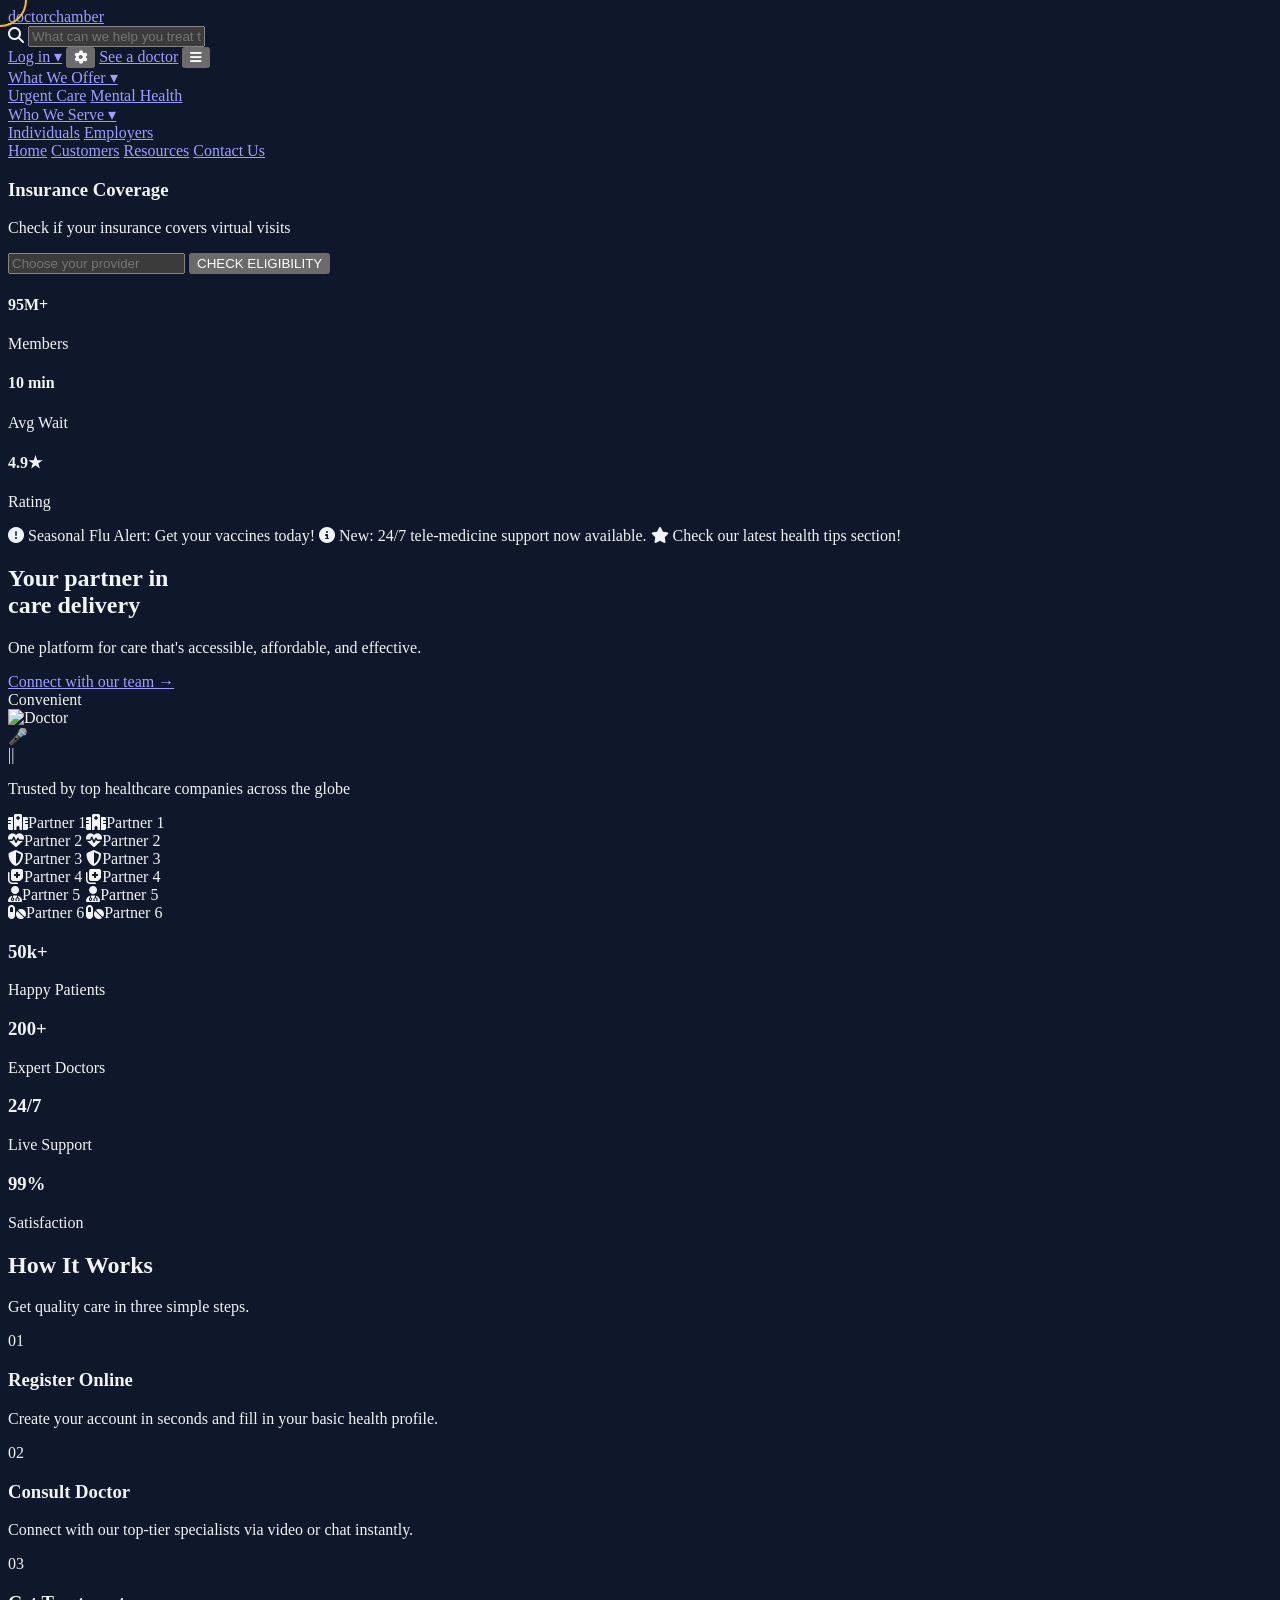
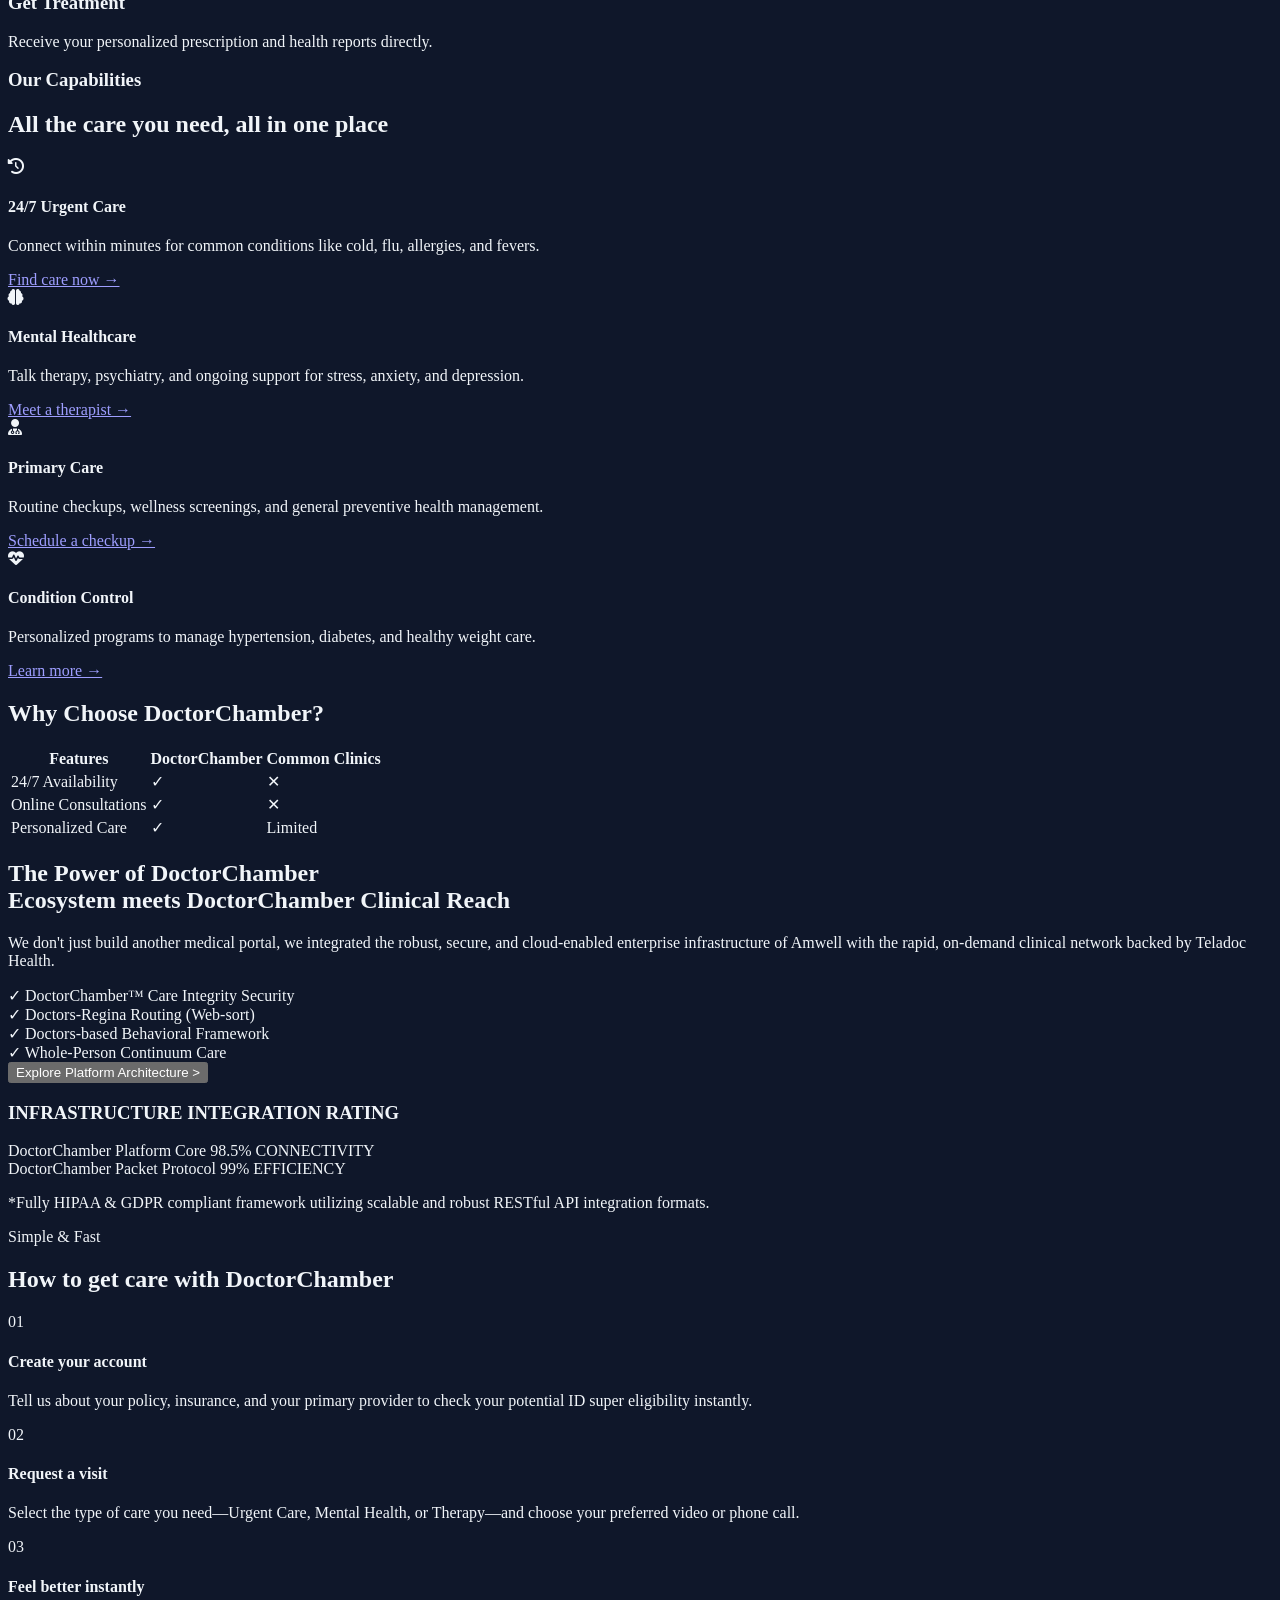
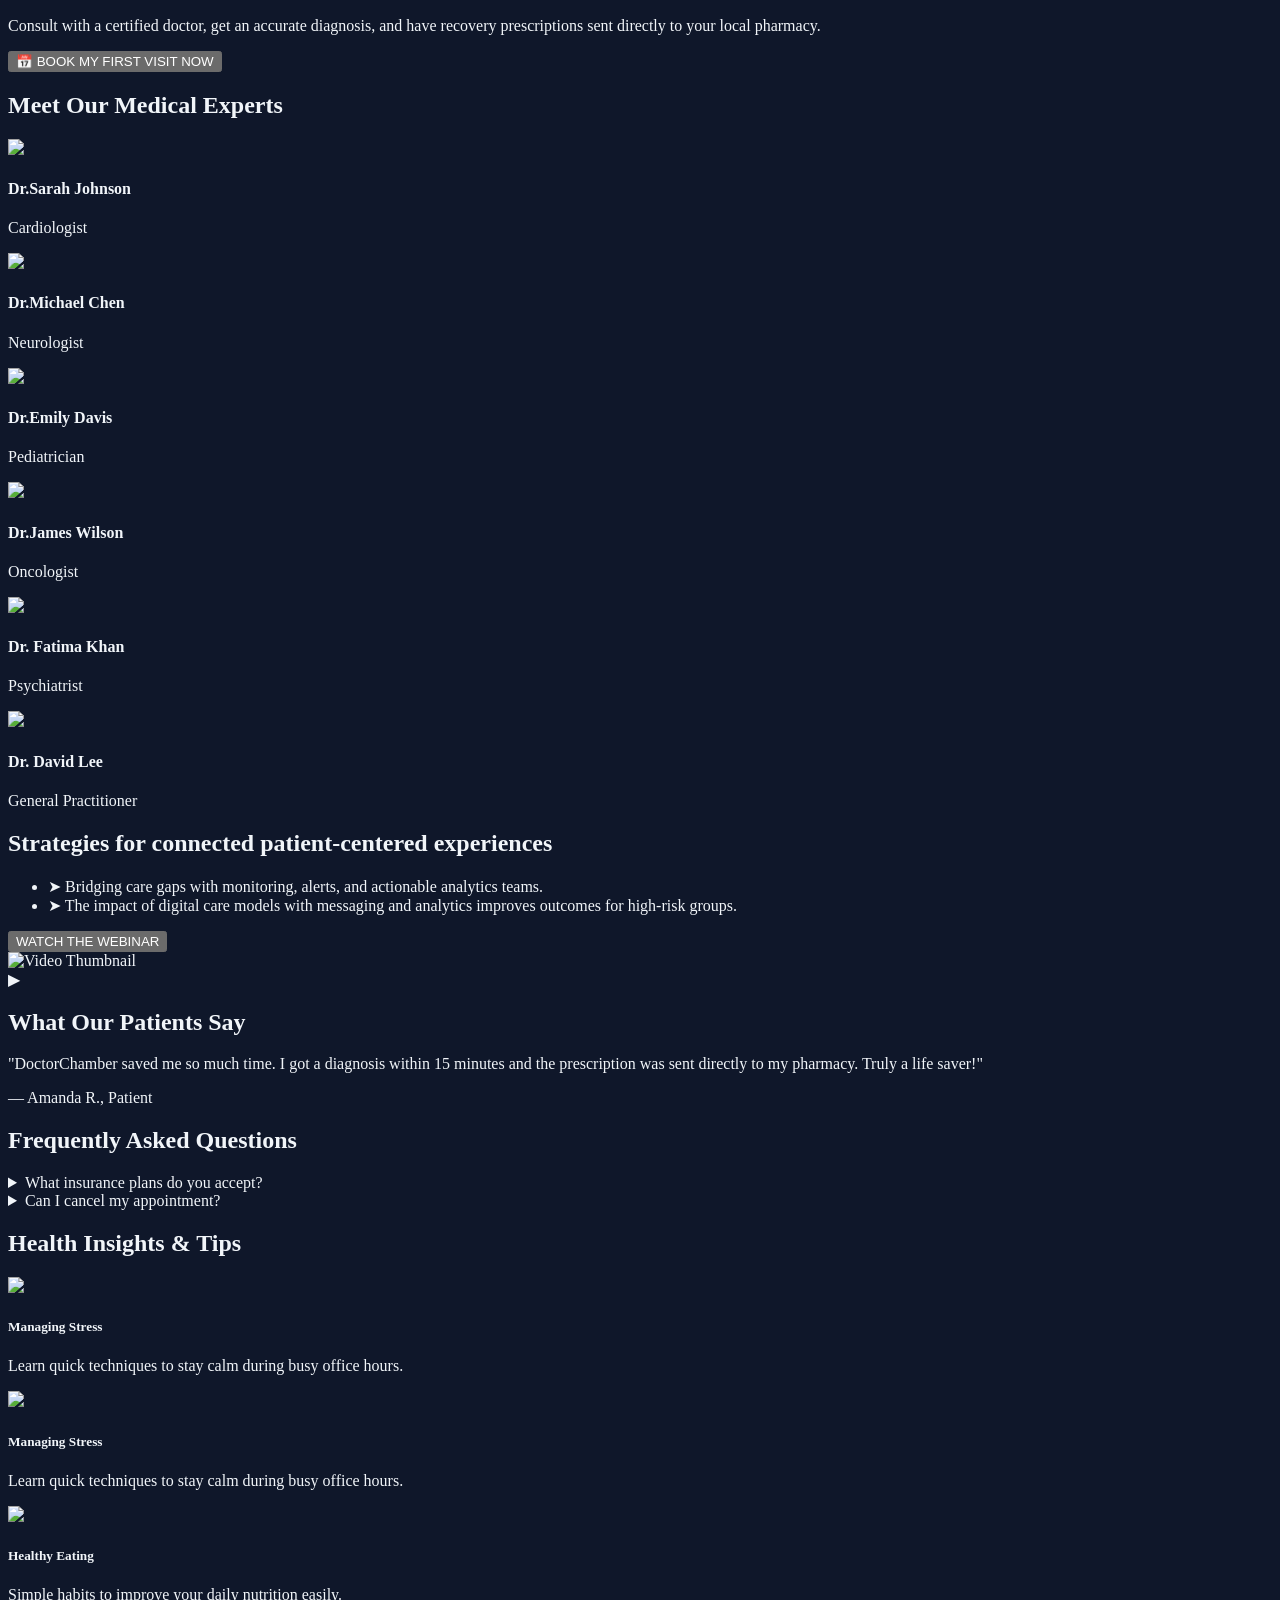
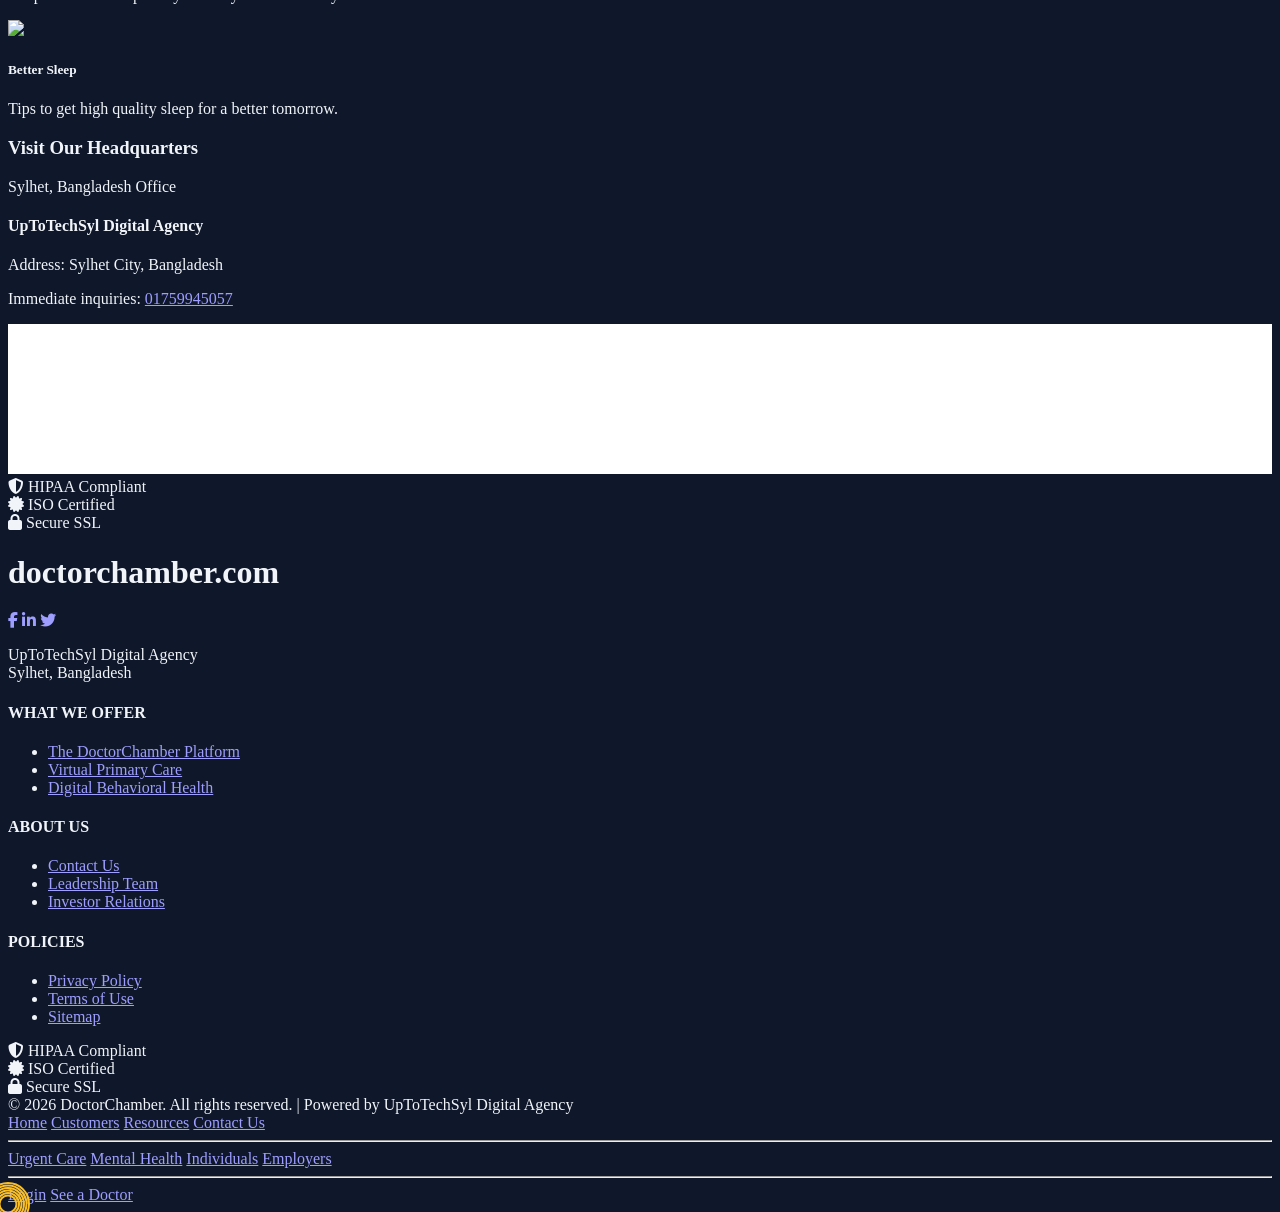
==== index.html @ b357bc74 "Update index.html" ====
<!DOCTYPE html>
<html lang="en" class="dark">
<head>
    <meta charset="UTF-8">
    <meta name="viewport" content="width=device-width, initial-scale=1.0">
    <title>DoctorChamber Professional Design</title>
    <script src="https://cdn.tailwindcss.com"></script>
    <link rel="stylesheet" href="https://cdnjs.cloudflare.com/ajax/libs/font-awesome/6.4.0/css/all.min.css">
    <link rel="stylesheet" href="style.css">
    <style>
    
    body {
        cursor: none !important;
        transition: background-color 0.4s ease, color 0.4s ease;
    }

    /* লাইট মোড (ডিফল্ট) */
     body {
        background-color: #f8fafc; 
        color: #1e3a8a; 
        transition: background-color 0.4s ease, color 0.4s ease;
    }
    body {
    background-color: #f8fafc; 
    color: #1e293b; 
}

/* ডার্ক মোড - গাঢ় নীল কিন্তু খুব বেশি কালো নয় */
.dark body {
    background-color: #0f172a !important; /* হালকা ডার্ক ব্লু */
    color: #f1f5f9 !important; /* হালকা টেক্সট */
}
 
    
    /* মোবাইল ডিভাইসের জন্য প্যাডিং অ্যাডজাস্টমেন্ট */
    @media (max-width: 768px) {
        body {
            padding-top: 20px;
        }
    }
    .cursor-ring {
    position: fixed;
    border: 2px solid #fbbf24; /* Amber-400 */
    border-radius: 50%;
    pointer-events: none;
    z-index: 9999;
    /* আপনার দেওয়া ট্রানজিশন */
    transition: transform 0.1s ease;
    transform: translate(-50%, -50%);
}

</style>
    <script>
  tailwind.config = {
    darkMode: 'class',
    theme: {
      extend: {
        colors: {
          clifford: '#da373d',
        }
      }
    }
  }
</script>
</head>
    <!-- পুরো পেজের জন্য -->
<body class="bg-slate-50 text-slate-800 dark:bg-blue-600 dark:text-gray-200 transition-colors duration-300">
     <header class="fixed top-2 md:top-4 inset-x-2 md:inset-x-4 z-50">
    <div class="max-w-[1200px] mx-auto bg-[#08164bd8] border border-blue-900/50 rounded-[20px] md:rounded-[30px] shadow-2xl backdrop-blur-md px-4 py-2 md:px-6 md:py-3">
        <div class="flex items-center justify-between gap-4">
            <a href="#" class="flex items-center text-white text-lg font-black tracking-tighter">
    doctor<span class="text-amber-400">chamber</span>
</a>
            
            <div class="relative hidden lg:block flex-1 max-w-sm">
                <i class="fa-solid fa-magnifying-glass absolute left-3 top-2.5 text-blue-400 text-xs"></i>
                <input type="text" placeholder="What can we help you treat today?" class="w-full bg-blue-950 text-white rounded-full py-2 pl-10 pr-4 text-xs border border-blue-800 outline-none focus:border-amber-400 transition-colors">
            </div>

            <div class="flex items-center gap-4">
                <a href="login.html" class="text-white text-xs font-bold uppercase hover:text-amber-400 transition-colors">Log in ▾</a>
                <button id="themeToggle" class="text-amber-400 hover:rotate-90 transition-transform duration-300"><i class="fa-solid fa-gear"></i></button>
                <a href="seeadoctor.html" class="bg-amber-400 text-black px-5 py-2 rounded-full font-bold text-xs uppercase hover:bg-amber-500 transition-all">See a doctor</a>
                <button id="mobileMenuBtn" class="lg:hidden text-white text-xl"><i class="fa-solid fa-bars"></i></button>
            </div>
        </div>

        <nav id="mobileMenu" class="hidden lg:flex flex-col lg:flex-row justify-start gap-2 lg:gap-8 text-white font-bold text-[10px] uppercase mt-4 pl-2 bg-[#08164bd8] lg:bg-transparent p-4 lg:p-0 rounded-2xl lg:rounded-none">
    
    <!-- What We Offer Dropdown -->
    <div class="group relative">
        <a href="#" class="hover:text-amber-400 transition-colors py-2 block">What We Offer ▾</a>
        <div class="lg:absolute left-0 top-full lg:pt-2 opacity-100 lg:opacity-0 lg:invisible group-hover:opacity-100 lg:group-hover:visible transition-all duration-300">
            <div class="bg-[#1f166ede] border border-amber-500 p-4 w-full lg:w-40 rounded-2xl shadow-xl">
                <a href="urgent-care.html" class="block py-2 hover:text-amber-400 transition">Urgent Care</a>
                <a href="mental-health.html" class="block py-2 hover:text-amber-400 transition">Mental Health</a>
            </div>
        </div>
    </div>

    <!-- Who We Serve Dropdown -->
    <div class="group relative">
        <a href="#" class="hover:text-amber-400 transition-colors py-2 block">Who We Serve ▾</a>
        <div class="lg:absolute left-0 top-full lg:pt-2 opacity-100 lg:opacity-0 lg:invisible group-hover:opacity-100 lg:group-hover:visible transition-all duration-300">
            <div class="bg-[#1f166ede] border border-amber-500 p-4 w-full lg:w-40 rounded-2xl shadow-xl">
                <a href="individuals.html" class="block py-2 hover:text-amber-400 transition">Individuals</a>
                <a href="employers.html" class="block py-2 hover:text-amber-400 transition">Employers</a>
            </div>
        </div>
    </div>

    <!-- Fixed Links -->
    <a href="index.html" class="hover:text-amber-400 transition py-2 block">Home</a>
    <a href="customers.html" class="hover:text-amber-400 transition py-2 block">Customers</a>
    <a href="resources.html" class="hover:text-amber-400 transition py-2 block">Resources</a>
    <a href="contact.html" class="hover:text-amber-400 transition py-2 block">Contact Us</a>
</nav>
    </div>
</header>

<section class="max-w-[1200px] mx-auto px-6 pt-24 pb-2">
    <div class="bg-blue-600 border border-blue-900/50 rounded-[30px] p-6 lg:p-8 flex flex-col lg:flex-row items-center shadow-2xl text-white transition-colors duration-300">
        
        <div class="flex-1 w-full lg:border-r border-blue-900 lg:pr-8 mb-6 lg:mb-0">
            <h3 class="text-[10px] font-bold text-amber-300 mb-2 tracking-widest uppercase">Insurance Coverage</h3>
            <p class="text-sm mb-4">Check if your insurance covers virtual visits</p>
            <div class="flex gap-2">
                <input type="text" placeholder="Choose your provider" class="cursor-pointer bg-blue-950 p-3 rounded-lg w-full text-xs border border-blue-700 focus:outline-none focus:border-amber-400 transition-all">
                <button class="cursor-pointer bg-amber-400 text-black px-6 py-2 rounded-lg font-bold text-xs whitespace-nowrap hover:bg-amber-500 transition-all duration-300">CHECK ELIGIBILITY</button>
            </div>
        </div>

        <div class="flex w-full lg:w-1/2 justify-between items-center text-center px-8">
            <div><h4 class="text-2xl font-bold">95M+</h4><p class="text-[10px] text-blue-400 uppercase">Members</p></div>
            <div><h4 class="text-2xl font-bold">10 min</h4><p class="text-[10px] text-blue-400 uppercase">Avg Wait</p></div>
            <div><h4 class="text-2xl font-bold">4.9★</h4><p class="text-[10px] text-blue-400 uppercase">Rating</p></div>
        </div>
    </div>
</section>
<!-- News Ticker -->
<div class="bg-amber-400 text-black py-2 overflow-hidden whitespace-nowrap">
    <div class="inline-block animate-marquee font-bold">
        <span class="mx-4"><i class="fa-solid fa-circle-exclamation"></i> Seasonal Flu Alert: Get your vaccines today!</span>
        <span class="mx-4"><i class="fa-solid fa-circle-info"></i> New: 24/7 tele-medicine support now available.</span>
        <span class="mx-4"><i class="fa-solid fa-star"></i> Check our latest health tips section!</span>
    </div>
</div>

<style>
    @keyframes marquee { 0% { transform: translateX(100%); } 100% { transform: translateX(-100%); } }
    .animate-marquee { animation: marquee 20s linear infinite; }
</style>
        <section class="w-full py-10 px-4 bg-white">
    <!-- Main Wrapper with dark blue background and rounded corners -->
    <div class="max-w-[1100px] mx-auto bg-[#0a1540] rounded-[40px] p-8 md:p-12 relative flex flex-col lg:flex-row items-center gap-8 overflow-visible">
        
        <!-- Left Text Section -->
        <div class="w-full lg:w-3/5 text-white z-10 text-center lg:text-left">
            <h1 class="text-3xl md:text-5xl font-extrabold mb-6 leading-tight">
                Your partner in <br> 
                <span class="text-[#FFB900]">care delivery</span>
            </h1>
            <p class="text-blue-100 text-base md:text-lg mb-8 max-w-lg mx-auto lg:mx-0">
                One platform for care that's accessible, affordable, and effective.
            </p>
            <a href="#" class="bg-[#FFB900] text-black px-8 py-4 rounded-full font-bold inline-flex items-center gap-2 hover:bg-amber-500 transition-all">
                Connect with our team →
            </a>
        </div>

        <!-- Right Card (The Overlapping Part) -->
        <div class="w-full lg:w-[350px] bg-[#112055] rounded-[30px] p-6 shadow-2xl z-20 flex flex-col items-center">
            <span class="bg-[#FFB900] text-black text-[10px] font-bold px-3 py-1 rounded-full uppercase self-start mb-4">Convenient</span>
            
            <!-- Large Image -->
            <div class="w-48 h-48 rounded-full overflow-hidden border-4 border-blue-900 mb-6">
                <img src="https://images.unsplash.com/photo-1559839734-2b71ea197ec2?w=500" class="w-full h-full object-cover" alt="Doctor">
            </div>

            <!-- Buttons/Icons -->
            <div class="flex gap-4">
                <div class="w-10 h-10 bg-blue-900 rounded-full flex items-center justify-center text-white cursor-pointer">🎤</div>
                <div class="w-10 h-10 bg-green-600 rounded-full flex items-center justify-center text-white cursor-pointer">||</div>
            </div>
        </div>
    </div>
</section>
      <div class="py-10 border-y border-gray-200 dark:border-white/10 bg-gray-50 dark:bg-[#050f33]/50 overflow-hidden">
    <p class="text-center text-gray-500 dark:text-blue-300 font-medium mb-8">
        Trusted by top healthcare companies across the globe
    </p>
    
    <!-- স্লাইডিং কন্টেইনার -->
    <div class="animate-scroll gap-16">
        <!-- লোগোর আইকন বা ইমেজ (লিস্ট দ্বিগুণ করতে হবে যেন গ্যাপ না থাকে) -->
        <div class="flex gap-16">
            <div class="flex items-center grayscale hover:grayscale-0"><i class="fa-solid fa-hospital text-3xl"></i><span class="ml-2 font-bold">Partner 1</span></div>
            <div class="flex items-center grayscale hover:grayscale-0"><i class="fa-solid fa-heart-pulse text-3xl"></i><span class="ml-2 font-bold">Partner 2</span></div>
            <div class="flex items-center grayscale hover:grayscale-0"><i class="fa-solid fa-shield-halved text-3xl"></i><span class="ml-2 font-bold">Partner 3</span></div>
            <div class="flex items-center grayscale hover:grayscale-0"><i class="fa-solid fa-notes-medical text-3xl"></i><span class="ml-2 font-bold">Partner 4</span></div>
            <div class="flex items-center grayscale hover:grayscale-0"><i class="fa-solid fa-user-doctor text-3xl"></i><span class="ml-2 font-bold">Partner 5</span></div>
            <div class="flex items-center grayscale hover:grayscale-0"><i class="fa-solid fa-pills text-3xl"></i><span class="ml-2 font-bold">Partner 6</span></div>
        </div>
        
        <!-- লুপের জন্য কপি -->
        <div class="flex gap-16">
            <div class="flex items-center grayscale hover:grayscale-0"><i class="fa-solid fa-hospital text-3xl"></i><span class="ml-2 font-bold">Partner 1</span></div>
            <div class="flex items-center grayscale hover:grayscale-0"><i class="fa-solid fa-heart-pulse text-3xl"></i><span class="ml-2 font-bold">Partner 2</span></div>
            <div class="flex items-center grayscale hover:grayscale-0"><i class="fa-solid fa-shield-halved text-3xl"></i><span class="ml-2 font-bold">Partner 3</span></div>
            <div class="flex items-center grayscale hover:grayscale-0"><i class="fa-solid fa-notes-medical text-3xl"></i><span class="ml-2 font-bold">Partner 4</span></div>
            <div class="flex items-center grayscale hover:grayscale-0"><i class="fa-solid fa-user-doctor text-3xl"></i><span class="ml-2 font-bold">Partner 5</span></div>
            <div class="flex items-center grayscale hover:grayscale-0"><i class="fa-solid fa-pills text-3xl"></i><span class="ml-2 font-bold">Partner 6</span></div>
        </div>
    </div>
</div>
<section class="py-12 bg-white dark:bg-blue-600">
    <div class="max-w-[1000px] mx-auto px-6 grid grid-cols-2 md:grid-cols-4 gap-8 text-center">
        <div class="p-4">
            <h3 class="text-3xl md:text-4xl font-black text-amber-500">50k+</h3>
            <p class="text-gray-600 dark:text-blue-200 mt-2 font-medium">Happy Patients</p>
        </div>
        <div class="p-4">
            <h3 class="text-3xl md:text-4xl font-black text-amber-500">200+</h3>
            <p class="text-gray-600 dark:text-blue-200 mt-2 font-medium">Expert Doctors</p>
        </div>
        <div class="p-4">
            <h3 class="text-3xl md:text-4xl font-black text-amber-500">24/7</h3>
            <p class="text-gray-600 dark:text-blue-200 mt-2 font-medium">Live Support</p>
        </div>
        <div class="p-4">
            <h3 class="text-3xl md:text-4xl font-black text-amber-500">99%</h3>
            <p class="text-gray-600 dark:text-blue-200 mt-2 font-medium">Satisfaction</p>
        </div>
    </div>
</section>
<!-- How It Works Section -->
<section class="py-20 bg-gray-50 dark:bg-blue-600">
    <div class="max-w-[1100px] mx-auto px-6">
        <div class="text-center mb-16">
            <h2 class="text-2xl md:text-3xl font-black text-gray-900 dark:text-white mb-4">How It Works</h2>
            <p class="text-gray-600 dark:text-blue-200">Get quality care in three simple steps.</p>
        </div>

        <div class="grid md:grid-cols-3 gap-10">
            <!-- Step 1 -->
            <div class="text-center group">
                <div class="w-20 h-20 bg-amber-400/10 text-amber-500 rounded-full flex items-center justify-center mx-auto mb-6 text-3xl font-bold border-2 border-amber-500 transition-all duration-300 group-hover:scale-110 group-hover:bg-amber-500 group-hover:text-white">
                    01
                </div>
                <h3 class="text-xl font-bold mb-3 text-gray-900 dark:text-white">Register Online</h3>
                <p class="text-gray-600 dark:text-blue-200 text-sm">Create your account in seconds and fill in your basic health profile.</p>
            </div>

            <!-- Step 2 -->
            <div class="text-center group">
                <div class="w-20 h-20 bg-amber-400/10 text-amber-500 rounded-full flex items-center justify-center mx-auto mb-6 text-3xl font-bold border-2 border-amber-500 transition-all duration-300 group-hover:scale-110 group-hover:bg-amber-500 group-hover:text-white">
                    02
                </div>
                <h3 class="text-xl font-bold mb-3 text-gray-900 dark:text-white">Consult Doctor</h3>
                <p class="text-gray-600 dark:text-blue-200 text-sm">Connect with our top-tier specialists via video or chat instantly.</p>
            </div>

            <!-- Step 3 -->
            <div class="text-center group">
                <div class="w-20 h-20 bg-amber-400/10 text-amber-500 rounded-full flex items-center justify-center mx-auto mb-6 text-3xl font-bold border-2 border-amber-500 transition-all duration-300 group-hover:scale-110 group-hover:bg-amber-500 group-hover:text-white">
                    03
                </div>
                <h3 class="text-xl font-bold mb-3 text-gray-900 dark:text-white">Get Treatment</h3>
                <p class="text-gray-600 dark:text-blue-200 text-sm">Receive your personalized prescription and health reports directly.</p>
            </div>
        </div>
    </div>
</section>
    <section class="max-w-[1200px] mx-auto py-16 px-6">
    <div class="text-center mb-12">
        <h3 class="text-amber-500 text-xs font-bold uppercase tracking-widest mb-5">Our Capabilities</h3>
        <h2 class="text-3xl font-bold text-amber-500">All the care you need, all in one place</h2>
    </div>

    <div class="grid grid-cols-1 md:grid-cols-2 lg:grid-cols-4 gap-6">
        
        <div class="bg-[#050f33] p-8 rounded-3xl border border-blue-800 shadow-lg hover:shadow-2xl hover:shadow-amber-500 transition-all duration-300 hover:-translate-y-2 cursor-pointer">
            <div class="text-blue-400 text-3xl mb-6"><i class="fa-solid fa-clock-rotate-left"></i></div>
            <h4 class="text-white font-bold text-lg mb-3">24/7 Urgent Care</h4>
            <p class="text-blue-200 text-xs leading-relaxed mb-6">Connect within minutes for common conditions like cold, flu, allergies, and fevers.</p>
            <a href="#" class="text-amber-400 font-bold text-xs hover:underline">Find care now →</a>
        </div>

        <div class="bg-[#050f33] p-8 rounded-3xl border border-blue-800 shadow-lg hover:shadow-2xl hover:shadow-amber-500 transition-all duration-300 hover:-translate-y-2 cursor-pointer">
            <div class="text-blue-400 text-3xl mb-6"><i class="fa-solid fa-brain"></i></div>
            <h4 class="text-white font-bold text-lg mb-3">Mental Healthcare</h4>
            <p class="text-blue-200 text-xs leading-relaxed mb-6">Talk therapy, psychiatry, and ongoing support for stress, anxiety, and depression.</p>
            <a href="#" class="text-amber-400 font-bold text-xs hover:underline">Meet a therapist →</a>
        </div>

        <div class="bg-[#050f33] p-8 rounded-3xl border border-blue-800 shadow-lg hover:shadow-2xl hover:shadow-amber-500 transition-all duration-300 hover:-translate-y-2 cursor-pointer">
            <div class="text-blue-400 text-3xl mb-6"><i class="fa-solid fa-user-doctor"></i></div>
            <h4 class="text-white font-bold text-lg mb-3">Primary Care</h4>
            <p class="text-blue-200 text-xs leading-relaxed mb-6">Routine checkups, wellness screenings, and general preventive health management.</p>
            <a href="#" class="text-amber-400 font-bold text-xs hover:underline">Schedule a checkup →</a>
        </div>

        <div class="bg-[#050f33] p-8 rounded-3xl border border-blue-800 shadow-lg hover:shadow-2xl hover:shadow-amber-500 transition-all duration-300 hover:-translate-y-2 cursor-pointer">
            <div class="text-blue-400 text-3xl mb-6"><i class="fa-solid fa-heart-pulse"></i></div>
            <h4 class="text-white font-bold text-lg mb-3">Condition Control</h4>
            <p class="text-blue-200 text-xs leading-relaxed mb-6">Personalized programs to manage hypertension, diabetes, and healthy weight care.</p>
            <a href="#" class="text-amber-400 font-bold text-xs hover:underline">Learn more →</a>
        </div>

    </div>
</section>
<!-- Comparison Table -->
    <section class="py-10 md:py-20 max-w-[900px] mx-auto px-4 md:px-6">
    <h2 class="text-2xl md:text-3xl font-black text-center mb-8 md:mb-12 dark:text-white">Why Choose DoctorChamber?</h2>
    
    <!-- মোবাইল স্ক্রিনের জন্য টেবিল র্যাপার -->
    <div class="overflow-x-auto w-full shadow-xl rounded-2xl">
        <table class="w-full text-left border-collapse bg-white dark:bg-[#0a1540] dark:text-blue-200">
            <thead>
                <tr class="bg-blue-900 text-white text-sm md:text-base">
                    <th class="p-4 md:p-6">Features</th>
                    <th class="p-4 md:p-6 text-center text-amber-400">DoctorChamber</th>
                    <th class="p-4 md:p-6 text-center text-gray-400">Common Clinics</th>
                </tr>
            </thead>
            <tbody class="text-sm md:text-base">
                <tr class="border-b dark:border-blue-900">
                    <td class="p-4 md:p-6 font-bold">24/7 Availability</td>
                    <td class="p-4 md:p-6 text-center text-green-500">✓</td>
                    <td class="p-4 md:p-6 text-center text-red-500">✕</td>
                </tr>
                <tr class="border-b dark:border-blue-900">
                    <td class="p-4 md:p-6 font-bold">Online Consultations</td>
                    <td class="p-4 md:p-6 text-center text-green-500">✓</td>
                    <td class="p-4 md:p-6 text-center text-red-500">✕</td>
                </tr>
                <tr>
                    <td class="p-4 md:p-6 font-bold">Personalized Care</td>
                    <td class="p-4 md:p-6 text-center text-green-500">✓</td>
                    <td class="p-4 md:p-6 text-center text-red-500">Limited</td>
                </tr>
            </tbody>
        </table>
    </div>
</section>
     <section class="bg-white dark:bg-blue-600 py-20 px-6 transition-colors duration-300">
    <div class="max-w-[1000px] mx-auto text-gray-900 dark:text-white">
        <div class="mb-12">
            <h2 class="text-4xl font-bold mb-4">The Power of <span class="text-amber-500">DoctorChamber</span> <br> Ecosystem meets <span class="text-gray-600 dark:text-amber-400">DoctorChamber</span> Clinical Reach</h2>
            <p class="text-gray-600 dark:text-blue-200">We don't just build another medical portal, we integrated the robust, secure, and cloud-enabled enterprise infrastructure of Amwell with the rapid, on-demand clinical network backed by Teladoc Health.</p>
        </div>
        <div class="grid md:grid-cols-2 gap-4 mb-12">
            <!-- প্রতিটি কার্ডে dark:bg এবং dark:border যোগ করা হয়েছে -->
            <div class="flex items-center gap-3 bg-gray-300 dark:bg-[#0a1540] p-4 rounded-lg border border-gray-200 dark:border-blue-800 transition-colors">
                <span class="text-emerald-600 dark:text-emerald-400">✓</span> DoctorChamber™ Care Integrity Security
            </div>
            <div class="flex items-center gap-3 bg-gray-300 dark:bg-[#0a1540] p-4 rounded-lg border border-gray-200 dark:border-blue-800 transition-colors">
                <span class="text-emerald-600 dark:text-emerald-400">✓</span> Doctors-Regina Routing (Web-sort)
            </div>
            <div class="flex items-center gap-3 bg-gray-300 dark:bg-[#0a1540] p-4 rounded-lg border border-gray-200 dark:border-blue-800 transition-colors">
                <span class="text-emerald-600 dark:text-emerald-400">✓</span> Doctors-based Behavioral Framework
            </div>
            <div class="flex items-center gap-3 bg-gray-300 dark:bg-[#0a1540] p-4 rounded-lg border border-gray-200 dark:border-blue-800 transition-colors">
                <span class="text-emerald-600 dark:text-emerald-400">✓</span> Whole-Person Continuum Care
            </div>
        </div>
        <button class="border border-blue-600 dark:border-blue-500 text-blue-700 dark:text-blue-300 px-8 py-3 rounded-xl hover:bg-blue-100 dark:hover:bg-blue-900 transition-all">
            Explore Platform Architecture >
        </button>
    </div>
</section>
<section class="bg-white dark:bg-blue-600 text-black dark:text-white transition-colors duration-300"></section>
    <div class="max-w-[1000px] mx-auto bg-[#0a1540] p-7 rounded-2xl border border-blue-800">
        <h3 class="text-white text-lg font-semibold mb-8">INFRASTRUCTURE INTEGRATION RATING</h3>
        
        <div class="mb-8">
            <div class="flex justify-between text-white mb-2">
                <span>DoctorChamber Platform Core</span>
                <span class="text-emerald-400 font-bold">98.5% CONNECTIVITY</span>
            </div>
            <div class="w-full bg-blue-900 h-3 rounded-full overflow-hidden">
                <div class="bg-emerald-500 h-full w-[98.5%] rounded-full"></div>
            </div>
        </div>

        <div>
            <div class="flex justify-between text-white mb-2">
                <span>DoctorChamber Packet Protocol</span>
                <span class="text-emerald-400 font-bold">99% EFFICIENCY</span>
            </div>
            <div class="w-full bg-blue-900 h-3 rounded-full overflow-hidden">
                <div class="bg-emerald-500 h-full w-[99%] rounded-full"></div>
            </div>
        </div>

        <p class="text-blue-300 text-sm mt-8 italic">
            *Fully HIPAA & GDPR compliant framework utilizing scalable and robust RESTful API integration formats.
        </p>
    </div>
</section>
<section class="bg-white dark:bg-blue-600 text-black dark:text-white transition-colors duration-300">
    <div class="max-w-[1000px] mx-auto text-center text-white">
        <span class="text-amber-500 font-bold uppercase tracking-widest text-sm">Simple & Fast</span>
        <h2 class="text-4xl font-bold mt-2 mb-12">How to get care with DoctorChamber</h2>

        <div class="grid md:grid-cols-3 gap-8">
            <div class="bg-[#0a1540] p-8 rounded-2xl border border-blue-800 transition-transform hover:scale-105">
                <div class="bg-blue-900 w-12 h-12 flex items-center justify-center rounded-xl mx-auto mb-6 font-bold text-amber-400">01</div>
                <h4 class="text-xl font-semibold mb-3">Create your account</h4>
                <p class="text-blue-200 text-sm">Tell us about your policy, insurance, and your primary provider to check your potential ID super eligibility instantly.</p>
            </div>
            <div class="bg-[#0a1540] p-8 rounded-2xl border border-blue-800 transition-transform hover:scale-105">
                <div class="bg-blue-900 w-12 h-12 flex items-center justify-center rounded-xl mx-auto mb-6 font-bold text-amber-400">02</div>
                <h4 class="text-xl font-semibold mb-3">Request a visit</h4>
                <p class="text-blue-200 text-sm">Select the type of care you need—Urgent Care, Mental Health, or Therapy—and choose your preferred video or phone call.</p>
            </div>

            <div class="bg-[#0a1540] p-8 rounded-2xl border border-blue-800 transition-transform hover:scale-105">
                <div class="bg-blue-900 w-12 h-12 flex items-center justify-center rounded-xl mx-auto mb-6 font-bold text-amber-400">03</div>
                <h4 class="text-xl font-semibold mb-3">Feel better instantly</h4>
                <p class="text-blue-200 text-sm">Consult with a certified doctor, get an accurate diagnosis, and have recovery prescriptions sent directly to your local pharmacy.</p>
            </div>
        </div>

        <a href="seeadoctor.html" class="inline-block mx-auto mt-12">
    <button class="bg-amber-400 text-black font-bold px-8 py-4 rounded-xl hover:bg-amber-500 transition-all flex items-center gap-2">
        <span>📅</span> BOOK MY FIRST VISIT NOW
    </button>
</a>
    </div>
</section>
     <!-- Meet Our Experts Section -->
   <section class="bg-white dark:bg-blue-600 text-black dark:text-white transition-colors duration-300"></section>
    <div class="max-w-[1000px] mx-auto">
        <h2 class="text-3xl font-bold text-white mb-12 text-center">Meet Our Medical Experts</h2>
        <div class="grid md:grid-cols-3 gap-8">
           <!-- ডাক্তার ১ -->
        <div class="bg-[#0a1540] p-6 rounded-2xl border border-amber-500 text-center text-white shadow-xl transform hover:scale-[1.03] transition-all duration-300">
            <div class="w-24 h-24 rounded-full mx-auto mb-4 border-2 border-amber-500 overflow-hidden cursor-pointer group">
                <img src="https://images.unsplash.com/photo-1612349317150-e413f6a5b16d?w=500&auto=format&fit=crop&q=60&ixlib=rb-4.1.0&ixid=M3wxMjA3fDB8MHxzZWFyY2h8Mnx8ZG9jdG9yfGVufDB8fDB8fHww" class="w-full h-full object-cover rounded-full group-hover:scale-110 transition-transform duration-300 group-hover:sepia group-hover:invert-0">
            </div>
            <h4 class="font-bold">Dr.Sarah Johnson</h4>
            <p class="text-blue-400 text-sm">Cardiologist</p>
        </div>

        <!-- ডাক্তার ২ -->
        <div class="bg-[#0a1540] p-6 rounded-2xl border border-amber-500 text-center text-white shadow-xl transform hover:scale-[1.03] transition-all duration-300">
            <div class="w-24 h-24 rounded-full mx-auto mb-4 border-2 border-amber-500 overflow-hidden cursor-pointer group">
                <img src="https://plus.unsplash.com/premium_photo-1673953510197-0950d951c6d9?w=500&auto=format&fit=crop&q=60&ixlib=rb-4.1.0&ixid=M3wxMjA3fDB8MHxzZWFyY2h8OXx8ZG9jdG9yfGVufDB8fDB8fHww" class="w-full h-full object-cover rounded-full group-hover:scale-110 transition-transform duration-300 group-hover:grayscale">
            </div>
            <h4 class="font-bold">Dr.Michael Chen</h4>
            <p class="text-blue-400 text-sm">Neurologist</p>
        </div>

        <!-- ডাক্তার ৩ -->
        <div class="bg-[#0a1540] p-6 rounded-2xl border border-amber-500 text-center text-white shadow-xl transform hover:scale-[1.03] transition-all duration-300">
            <div class="w-24 h-24 rounded-full mx-auto mb-4 border-2 border-amber-500 overflow-hidden cursor-pointer group">
                <img src="https://images.unsplash.com/photo-1582750433449-648ed127bb54?w=500&auto=format&fit=crop&q=60&ixlib=rb-4.1.0&ixid=M3wxMjA3fDB8MHxzZWFyY2h8MTZ8fGRvY3RvcnxlbnwwfHwwfHx8MA%3D%3D" class="w-full h-full object-cover rounded-full group-hover:scale-110 transition-transform duration-300 group-hover:sepia group-hover:grayscale">
            </div>
            <h4 class="font-bold">Dr.Emily Davis</h4>
            <p class="text-blue-400 text-sm">Pediatrician</p>
        </div>

        <!-- ডাক্তার ৪ -->
        <div class="bg-[#0a1540] p-6 rounded-2xl border border-amber-500 text-center text-white shadow-xl transform hover:scale-[1.03] transition-all duration-300">
            <div class="w-24 h-24 rounded-full mx-auto mb-4 border-2 border-amber-500 overflow-hidden cursor-pointer group">
                <img src="https://media.istockphoto.com/id/1301595548/photo/female-doctor-stock-photo.webp?a=1&b=1&s=612x612&w=0&k=20&c=PW3Lbgi6F8DjYdKffpo6Uyo07ZBxw69utLcASzxX3b0=" class="w-full h-full object-cover rounded-full group-hover:scale-110 transition-transform duration-300 group-hover:sepia group-hover:invert">
            </div>
            <h4 class="font-bold">Dr.James Wilson</h4>
            <p class="text-blue-400 text-sm">Oncologist</p>
        </div>

        <!-- ডাক্তার ৫ -->
        <div class="bg-[#0a1540] p-6 rounded-2xl border border-amber-500 text-center text-white shadow-xl transform hover:scale-[1.03] transition-all duration-300">
            <div class="w-24 h-24 rounded-full mx-auto mb-4 border-2 border-amber-500 overflow-hidden cursor-pointer group">
                <img src="https://media.istockphoto.com/id/1319031310/photo/doctor-writing-a-medical-prescription.webp?a=1&b=1&s=612x612&w=0&k=20&c=NjsxMl8GGuQhGh5Pf1DMndLw4UoS2-lTLJuLpEeZvK8=" class="w-full h-full object-cover rounded-full group-hover:scale-110 transition-transform duration-300 group-hover:invert-0 group-hover:grayscale">
            </div>
            <h4 class="font-bold">Dr. Fatima Khan</h4>
            <p class="text-blue-400 text-sm">Psychiatrist</p>
        </div>
        <!-- ডাক্তার ৬ -->
        <div class="bg-[#0a1540] p-6 rounded-2xl border border-amber-500 text-center text-white shadow-xl transform hover:scale-[1.03] transition-all duration-300">
            <div class="w-24 h-24 rounded-full mx-auto mb-4 border-2 border-amber-500 overflow-hidden cursor-pointer group">
                <img src="https://plus.unsplash.com/premium_photo-1681843126728-04eab730febe?w=500&auto=format&fit=crop&q=60&ixlib=rb-4.1.0&ixid=M3wxMjA3fDB8MHxzZWFyY2h8MTd8fGRvY3RvcnxlbnwwfHwwfHx8MA%3D%3D" class="w-full h-full object-cover rounded-full group-hover:scale-110 transition-transform duration-300 group-hover:sepia-0 group-hover:invert">
            </div>
            <h4 class="font-bold">Dr. David Lee</h4>
            <p class="text-blue-400 text-sm">General Practitioner</p>
        </div>
    </div>
</div>
</div>
 </div>
</section>
<!-- Video Strategy Section -->
<section class="bg-white dark-bg-blue-600 text-black dark:text-white transition-colors duration-300"></section>
    <div class="max-w-[1000px] mx-auto flex flex-col lg:flex-row items-center gap-12">
        <!-- বামদিকের টেক্সট -->
        <div class="lg:w-1/2">
            <h2 class="text-3xl font-bold mb-6">Strategies for connected <span class="text-amber-500">patient-centered experiences</span></h2>
            <ul class="space-y-4 mb-8">
                <li class="flex items-start gap-3 text-amber-500"><span>➤</span> Bridging care gaps with monitoring, alerts, and actionable analytics teams.</li>
                <li class="flex items-start gap-3 text-amber-500"><span>➤</span> The impact of digital care models with messaging and analytics improves outcomes for high-risk groups.</li>
            </ul>
            <a href="resources.html" class="inline-block">
    <button class="bg-amber-400 text-black font-bold px-8 py-3 rounded-xl hover:bg-amber-500 transition-all">
        WATCH THE WEBINAR 
    </button>
</a>
        </div>
        <!-- ডানদিকের ভিডিও প্লেয়ার থাম্বনেইল -->
        <div class="lg:w-1/2 relative">
            <div class="w-[300px] h-[300px] rounded-full border-4 border-amber-500 overflow-hidden flex items-center justify-center bg-black shadow-2xl">
                <img src="https://images.unsplash.com/photo-1590650153855-d9e808071d7d?w=500" alt="Video Thumbnail" class="w-full h-full object-cover opacity-60">
                <div class="absolute text-5xl text-amber-400 cursor-pointer hover:scale-110 transition-transform">▶</div>
            </div>
        </div>
    </div>
</section>
   <!-- Testimonials Section -->
   <section class="bg-white dark:bg-blue-600 text-black dark:text-white transition-colors duration-300"></section>
    <div class="max-w-[800px] mx-auto text-center text-white">
        <h2 class="text-3xl font-bold mb-12">What Our Patients Say</h2>
        <div class="bg-[#0a1540] p-10 rounded-3xl border border-blue-900 shadow-xl">
            <p class="text-lg italic text-blue-200 mb-6">"DoctorChamber saved me so much time. I got a diagnosis within 15 minutes and the prescription was sent directly to my pharmacy. Truly a life saver!"</p>
            <div class="font-bold text-amber-400">— Amanda R., Patient</div>
        </div>
    </div>
</section>
<!-- FAQ Section -->
<section class="bg-white dark:bg-blue-600 text-black dark:text-white transition-colors duration-300 py-10">
    <div class="max-w-[800px] mx-auto px-4">
        <h2 class="text-3xl font-bold mb-10 text-center">Frequently Asked Questions</h2>
        
        <div class="space-y-4">
            <!-- FAQ Item 1 -->
            <details class="bg-gray-400 dark:bg-[#0a1540] p-5 rounded-xl border border-gray-200 dark:border-blue-800 transition-colors duration-300">
                <summary class="font-bold cursor-pointer text-gray-900 dark:text-white transition-colors duration-300">
                    What insurance plans do you accept?
                </summary>
                <p class="text-gray-700 dark:text-blue-200 mt-2 text-sm transition-colors duration-300">
                    We accept most major insurance providers. Use our eligibility checker on the dashboard to confirm.
                </p>
            </details>

            <!-- FAQ Item 2 -->
            <details class="bg-gray-400 dark:bg-[#0a1540] p-5 rounded-xl border border-gray-200 dark:border-blue-800 transition-colors duration-300">
                <summary class="font-bold cursor-pointer text-gray-900 dark:text-white transition-colors duration-300">
                    Can I cancel my appointment?
                </summary>
                <p class="text-gray-700 dark:text-blue-200 mt-2 text-sm transition-colors duration-300">
                    Yes, you can cancel or reschedule up to 2 hours before your session starts through your profile.
                </p>
            </details>
        </div>
    </div>
</section>
  <!-- Health Insights & Tips Section -->
<section class="bg-white dark:bg-blue-600 py-16 transition-colors duration-300">
    <div class="max-w-[1200px] mx-auto px-6">
        <h2 class="text-3xl font-bold mb-12 text-center text-gray-900 dark:text-white">Health Insights & Tips</h2>
        
        <!-- ৪টি কার্ডের গ্রিড -->
        <div class="grid grid-cols-1 sm:grid-cols-2 lg:grid-cols-4 gap-8">
            
            <!-- কার্ড ১ -->
            <div class="group bg-gray-100 dark:bg-[#0a1540] rounded-xl overflow-hidden border border-gray-200 dark:border-blue-900 transition-all duration-500 hover:-translate-y-3 hover:shadow-2xl hover:shadow-blue-500/20">
                <img src="https://plus.unsplash.com/premium_photo-1661690177761-8d521bd794f9?w=500&auto=format&fit=crop&q=60&ixlib=rb-4.1.0&ixid=M3wxMjA3fDB8MHxzZWFyY2h8MTd8fEhlYWx0aCUyMEluc2lnaHRzJTIwJTI2JTIwVGlwcyUyMGltYWdlfGVufDB8fDB8fHww" class="w-full h-40 object-cover transition-transform duration-500 group-hover:scale-110">
                <div class="p-5">
                    <h5 class="font-bold mb-2 text-gray-900 dark:text-white">Managing Stress</h5>
                    <p class="text-gray-600 dark:text-blue-300 text-xs">Learn quick techniques to stay calm during busy office hours.</p>
                </div>
            </div>
            <div class="group bg-gray-100 dark:bg-[#0a1540] rounded-xl overflow-hidden border border-gray-200 dark:border-blue-900 transition-all duration-500 hover:-translate-y-3 hover:shadow-2xl hover:shadow-blue-500/20">
                <img src="https://images.unsplash.com/photo-1666886573230-2b730505f298?w=500&auto=format&fit=crop&q=60&ixlib=rb-4.1.0&ixid=M3wxMjA3fDB8MHxzZWFyY2h8M3x8SGVhbHRoJTIwSW5zaWdodHMlMjAlMjYlMjBUaXBzJTIwaW1hZ2V8ZW58MHx8MHx8fDA%3D" class="w-full h-40 object-cover transition-transform duration-500 group-hover:scale-110">
                <div class="p-5">
                    <h5 class="font-bold mb-2 text-gray-900 dark:text-white">Managing Stress</h5>
                    <p class="text-gray-600 dark:text-blue-300 text-xs">Learn quick techniques to stay calm during busy office hours.</p>
                </div>
            </div>
           
            <div class="group bg-gray-100 dark:bg-[#0a1540] rounded-xl overflow-hidden border border-gray-200 dark:border-blue-900 transition-all duration-500 hover:-translate-y-3 hover:shadow-2xl hover:shadow-blue-500/20">
                <img src="https://media.istockphoto.com/id/1403199774/photo/doctor-near-patient-bed-advising-to-elderly-woman-at-hospital-concept-of-diagnosis-confidence.webp?a=1&b=1&s=612x612&w=0&k=20&c=mEJILR9RPj5OPnYeniwQ1Cr22SlqLTuQ0SpWBbpO-jk=" class="w-full h-40 object-cover transition-transform duration-500 group-hover:scale-110">
                <div class="p-5">
                    <h5 class="font-bold mb-2 text-gray-900 dark:text-white">Healthy Eating</h5>
                    <p class="text-gray-600 dark:text-blue-300 text-xs">Simple habits to improve your daily nutrition easily.</p>
                </div>
            </div>

            <div class="group bg-gray-100 dark:bg-[#0a1540] rounded-xl overflow-hidden border border-gray-200 dark:border-blue-900 transition-all duration-500 hover:-translate-y-3 hover:shadow-2xl hover:shadow-blue-500/20">
                <img src="https://images.unsplash.com/photo-1571019613454-1cb2f99b2d8b?w=500&auto=format&fit=crop&q=60&ixlib=rb-4.1.0&ixid=M3wxMjA3fDB8MHxzZWFyY2h8OHx8Zml0bmVzc3xlbnwwfHwwfHx8MA%3D%3D" class="w-full h-40 object-cover transition-transform duration-500 group-hover:scale-110">
                <div class="p-5">
                    <h5 class="font-bold mb-2 text-gray-900 dark:text-white">Better Sleep</h5>
                    <p class="text-gray-600 dark:text-blue-300 text-xs">Tips to get high quality sleep for a better tomorrow.</p>
                </div>
            </div>
        </div>
    </div>
</section>
<!-- Contact/Location Section -->
<section class="bg-white dark:bg-blue-600 py-16 transition-colors duration-300">
    <div class="max-w-[1000px] mx-auto px-6">
        <h3 class="text-3xl font-bold mb-10 text-center text-gray-900 dark:text-white">Visit Our Headquarters</h3>
        
        <div class="grid md:grid-cols-2 gap-8 items-center">
            
            <!-- ইনফরমেশন কার্ড -->
            <div class="bg-gray-100 dark:bg-[#0a1540] p-8 rounded-2xl border border-gray-200 dark:border-blue-900 shadow-lg">
                <p class="text-gray-600 dark:text-blue-200 font-medium">Sylhet, Bangladesh Office</p>
                <h4 class="font-bold text-2xl text-blue-900 dark:text-amber-400 mt-2">UpToTechSyl Digital Agency</h4>
                
                <div class="mt-6 space-y-4">
                    <p class="text-sm text-gray-700 dark:text-white">
                        <span class="block font-semibold">Address:</span>
                        Sylhet City, Bangladesh
                    </p>
                    <p class="text-sm text-gray-700 dark:text-white">
                        <span class="block font-semibold">Immediate inquiries:</span>
                        <a href="tel:01759945057" class="hover:text-blue-500 transition-colors">01759945057</a>
                    </p>
                </div>
            </div>

            <!-- Google Map Placeholder -->
            <div class="w-full h-[300px] rounded-2xl overflow-hidden border-4 border-gray-100 dark:border-[#0a1540] shadow-xl">
                <iframe 
                    src="https://www.google.com/maps/embed?pb=!1m18!1m12!1m3!1d3618.664426543886!2d91.8687!3d24.8949!2m3!1f0!2f0!3f0!3m2!1i1024!2i768!4f13.1!3m3!1m2!1s0x3751ab2a731d7e29%3A0x6b406b29e00192e2!2sSylhet!5e0!3m2!1sen!2sbd!4v1619856723456!5m2!1sen!2sbd" 
                    width="100%" height="100%" style="border:0;" allowfullscreen="" loading="lazy">
                </iframe>
            </div>
            
        </div>
    </div>
</section>
<section class="py-10 bg-gray-50 dark:bg-blue-600">
    <div class="max-w-[1000px] mx-auto px-6 flex flex-wrap justify-center items-center gap-10">
        <div class="flex items-center gap-2 text-gray-500 dark:text-blue-300">
            <i class="fa-solid fa-shield-halved text-2xl text-emerald-500"></i>
            <span class="font-bold text-sm">HIPAA Compliant</span>
        </div>
        <div class="flex items-center gap-2 text-gray-500 dark:text-blue-300">
            <i class="fa-solid fa-certificate text-2xl text-blue-500"></i>
            <span class="font-bold text-sm">ISO Certified</span>
        </div>
        <div class="flex items-center gap-2 text-gray-500 dark:text-blue-300">
            <i class="fa-solid fa-lock text-2xl text-amber-500"></i>
            <span class="font-bold text-sm">Secure SSL</span>
        </div>
    </div>
</section>

   <!-- Footer Section -->
<footer class=" dark:bg-[#030821]  pt-16 pb-8 px-6 text-white border-t border-blue-900">
    <div class="max-w-[1200px] mx-auto grid grid-cols-2 md:grid-cols-4 gap-8 mb-12">
        
        <!-- লোগো ও সোশ্যাল -->
        <div class="col-span-2 md:col-span-1">
            <h1 class="text-2xl font-bold mb-4">doctorchamber<span class="text-amber-400">.com</span></h1>
            <div class="flex gap-4">
                <a href="#" class="w-8 h-8 bg-amber-500 rounded-full flex items-center justify-center hover:bg-amber-400 transition-colors"><i class="fa-brands fa-facebook-f"></i></a>
                <a href="#" class="w-8 h-8 bg-amber-500 rounded-full flex items-center justify-center hover:bg-amber-400 transition-colors"><i class="fa-brands fa-linkedin-in"></i></a>
                <a href="#" class="w-8 h-8 bg-amber-500 rounded-full flex items-center justify-center hover:bg-amber-400 transition-colors"><i class="fa-brands fa-twitter"></i></a>
            </div>
            <p class="mt-6 text-sm text-blue-200">UpToTechSyl Digital Agency<br>Sylhet, Bangladesh</p>
        </div>

        <!-- কুইক লিংকস -->
        <div>
            <h4 class="font-bold mb-4 text-amber-400">WHAT WE OFFER</h4>
            <ul class="text-sm space-y-2 text-blue-200">
                <li><a href="#" class="hover:text-white">The DoctorChamber Platform</a></li>
                <li><a href="#" class="hover:text-white">Virtual Primary Care</a></li>
                <li><a href="#" class="hover:text-white">Digital Behavioral Health</a></li>
            </ul>
        </div>

        <!-- এবাউট আস -->
        <div>
            <h4 class="font-bold mb-4 text-amber-400">ABOUT US</h4>
            <ul class="text-sm space-y-2 text-blue-200">
                <li><a href="mailto:contact@uptotechsyl.com" class="hover:text-white">Contact Us</a></li>
                <li><a href="#" class="hover:text-white">Leadership Team</a></li>
                <li><a href="#" class="hover:text-white">Investor Relations</a></li>
            </ul>
        </div>

        <!-- লিগ্যাল -->
        <div>
            <h4 class="font-bold mb-4 text-amber-400">POLICIES</h4>
            <ul class="text-sm space-y-2 text-blue-200">
                <li><a href="#" class="hover:text-white">Privacy Policy</a></li>
                <li><a href="#" class="hover:text-white">Terms of Use</a></li>
                <li><a href="#" class="hover:text-white">Sitemap</a></li>
            </ul>
        </div>
    </div>

    <!-- সিকিউরিটি ব্যাজ (নিচে যুক্ত করা হয়েছে) -->
    <div class="max-w-[1200px] mx-auto py-8 border-t border-blue-900 flex flex-wrap justify-center gap-8 text-blue-300">
        <div class="flex items-center gap-2 text-sm"><i class="fa-solid fa-shield-halved text-amber-400"></i> HIPAA Compliant</div>
        <div class="flex items-center gap-2 text-sm"><i class="fa-solid fa-certificate text-amber-400"></i> ISO Certified</div>
        <div class="flex items-center gap-2 text-sm"><i class="fa-solid fa-lock text-amber-400"></i> Secure SSL</div>
    </div>
    
    <div class="text-center text-xs text-amber-400 mt-8">
        &copy; 2026 DoctorChamber. All rights reserved. | Powered by UpToTechSyl Digital Agency
    </div>
</footer>
    <script src="script.js"></script>
        <div id="mobileMenu" class="hidden lg:hidden fixed top-24 left-4 right-4 bg-[#050f33] border border-blue-900 p-6 rounded-2xl z-50 text-white">
    <!-- Navigation Links -->
    <a href="index.html" class="block py-2 hover:text-amber-400">Home</a>
    <a href="customers.html" class="block py-2 hover:text-amber-400">Customers</a>
    <a href="resources.html" class="block py-2 hover:text-amber-400">Resources</a>
    <a href="contact.html" class="block py-2 hover:text-amber-400">Contact Us</a>
    
    <!-- Services -->
    <hr class="border-blue-800 my-2">
    <a href="urgent-care.html" class="block py-2 hover:text-amber-400">Urgent Care</a>
    <a href="mental-health.html" class="block py-2 hover:text-amber-400">Mental Health</a>
    <a href="individuals.html" class="block py-2 hover:text-amber-400">Individuals</a>
    <a href="employers.html" class="block py-2 hover:text-amber-400">Employers</a>
    <!-- Auth & CTA -->
    <hr class="border-blue-800 my-2">
    <a href="login.html" class="block py-2 text-amber-400 font-bold">Login</a>
    <a href="seeadoctor.html" class="block py-2 bg-amber-400 text-black font-bold text-center rounded-xl mt-2">See a Doctor</a>
</div>
<div id="my-cursor-ring" style="width: 50px; height: 50px; border: 2px solid #fbbf24; border-radius: 50%; position: fixed; pointer-events: none; z-index: 9999999; transform: translate(-50%, -50%); transition: transform 0.1s ease-out;"></div>
  
</body>
</html>
---- style.css ----
/* ১. কার্সার সেটিংস */
html, body {
    cursor: none !important;
}

/* ২. কাস্টম রিং কার্সার ডিজাইন */
#my-cursor-ring {
    width: 50px;
    height: 50px;
    /* এখানে rgba মান কমিয়ে দিলে রিং আরও হালকা দেখাবে */
    border: 2px solid rgba(0, 0, 0, 0.2); 
    border-radius: 50%;
    position: fixed;
    top: 0;
    left: 0;
    pointer-events: none;
    z-index: 999999999;
    transform: translate(-50%, -50%);
    transition: transform 0.2s ease-out, border 0.2s, background-color 0.2s;
}

/* ৩. হোভার স্টেট (রিং হালকা করার জন্য) */
#my-cursor-ring.hovering {
    width: 30px;
    height: 30px;
    /* হোভার করলে বর্ডার কালার সাদা হবে কিন্তু ওপাটি কিছুটা কমিয়ে দিলে হালকা মনে হবে */
    border: 1px solid rgba(255, 255, 255, 0.5); 
    background-color: transparent;
}

/* ৪. ডার্ক মোড সাপোর্ট */
.dark {
    color-scheme: dark;
}

.dark body {
    
    background-color: #1a1f2e !important; 
    color: #e0e0e0 !important; 
}

a, button, input, .cursor-pointer {
    cursor: none !important;
}

/* ৫. অ্যানিমেশনসমূহ */
.transition-all {
    transition: all 0.3s ease-in-out;
}

@keyframes scroll {
    0% { transform: translateX(0); }
    100% { transform: translateX(-50%); }
}

.animate-scroll {
    display: flex;
    animation: scroll 20s linear infinite;
    width: max-content;
}

.animate-scroll:hover {
    animation-play-state: paused;
}

@keyframes float { 
    0%, 100% { transform: translateY(0); } 
    50% { transform: translateY(-20px); } 
}

@keyframes spin-slow { 
    from { transform: rotate(0deg); } 
    to { transform: rotate(360deg); } 
}

.animate-float { animation: float 6s ease-in-out infinite; }
.animate-float-delay { animation: float 6s ease-in-out infinite 2s; }
.animate-spin-slow { animation: spin-slow 20s linear infinite; }
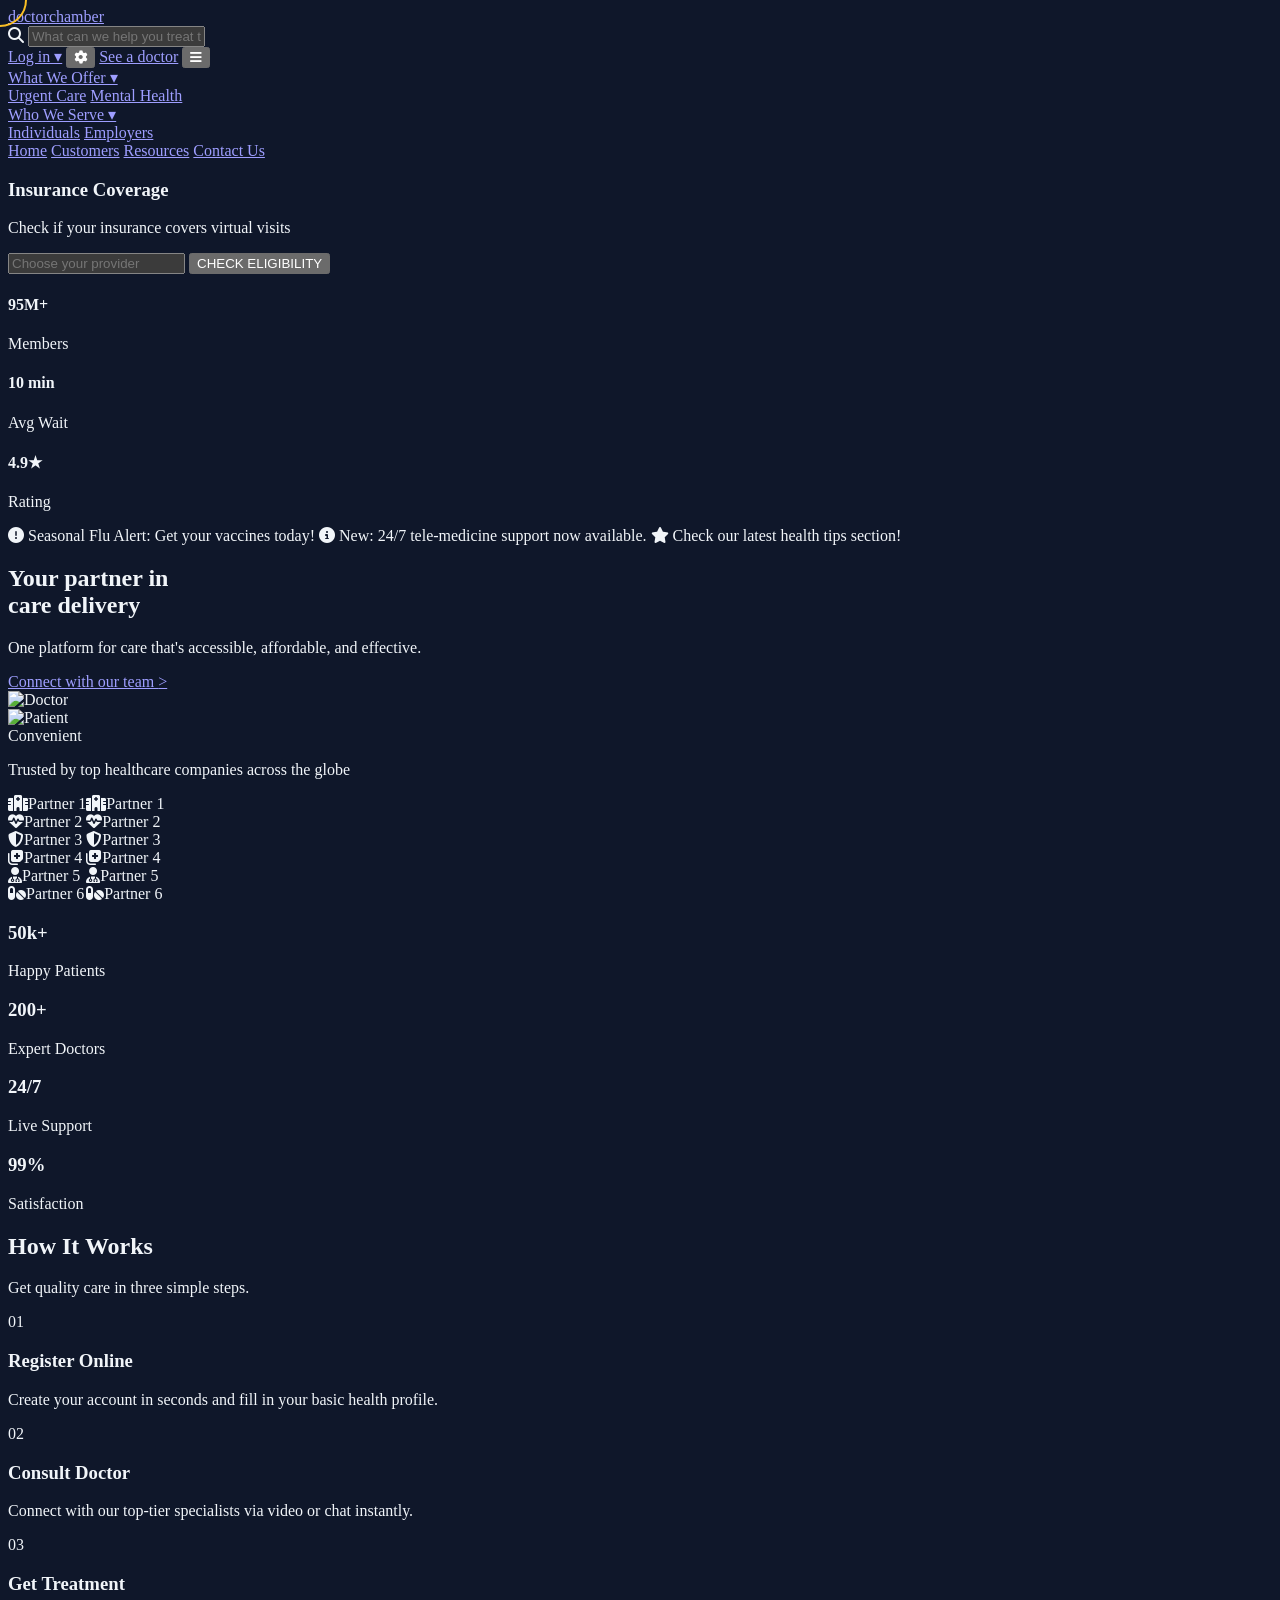
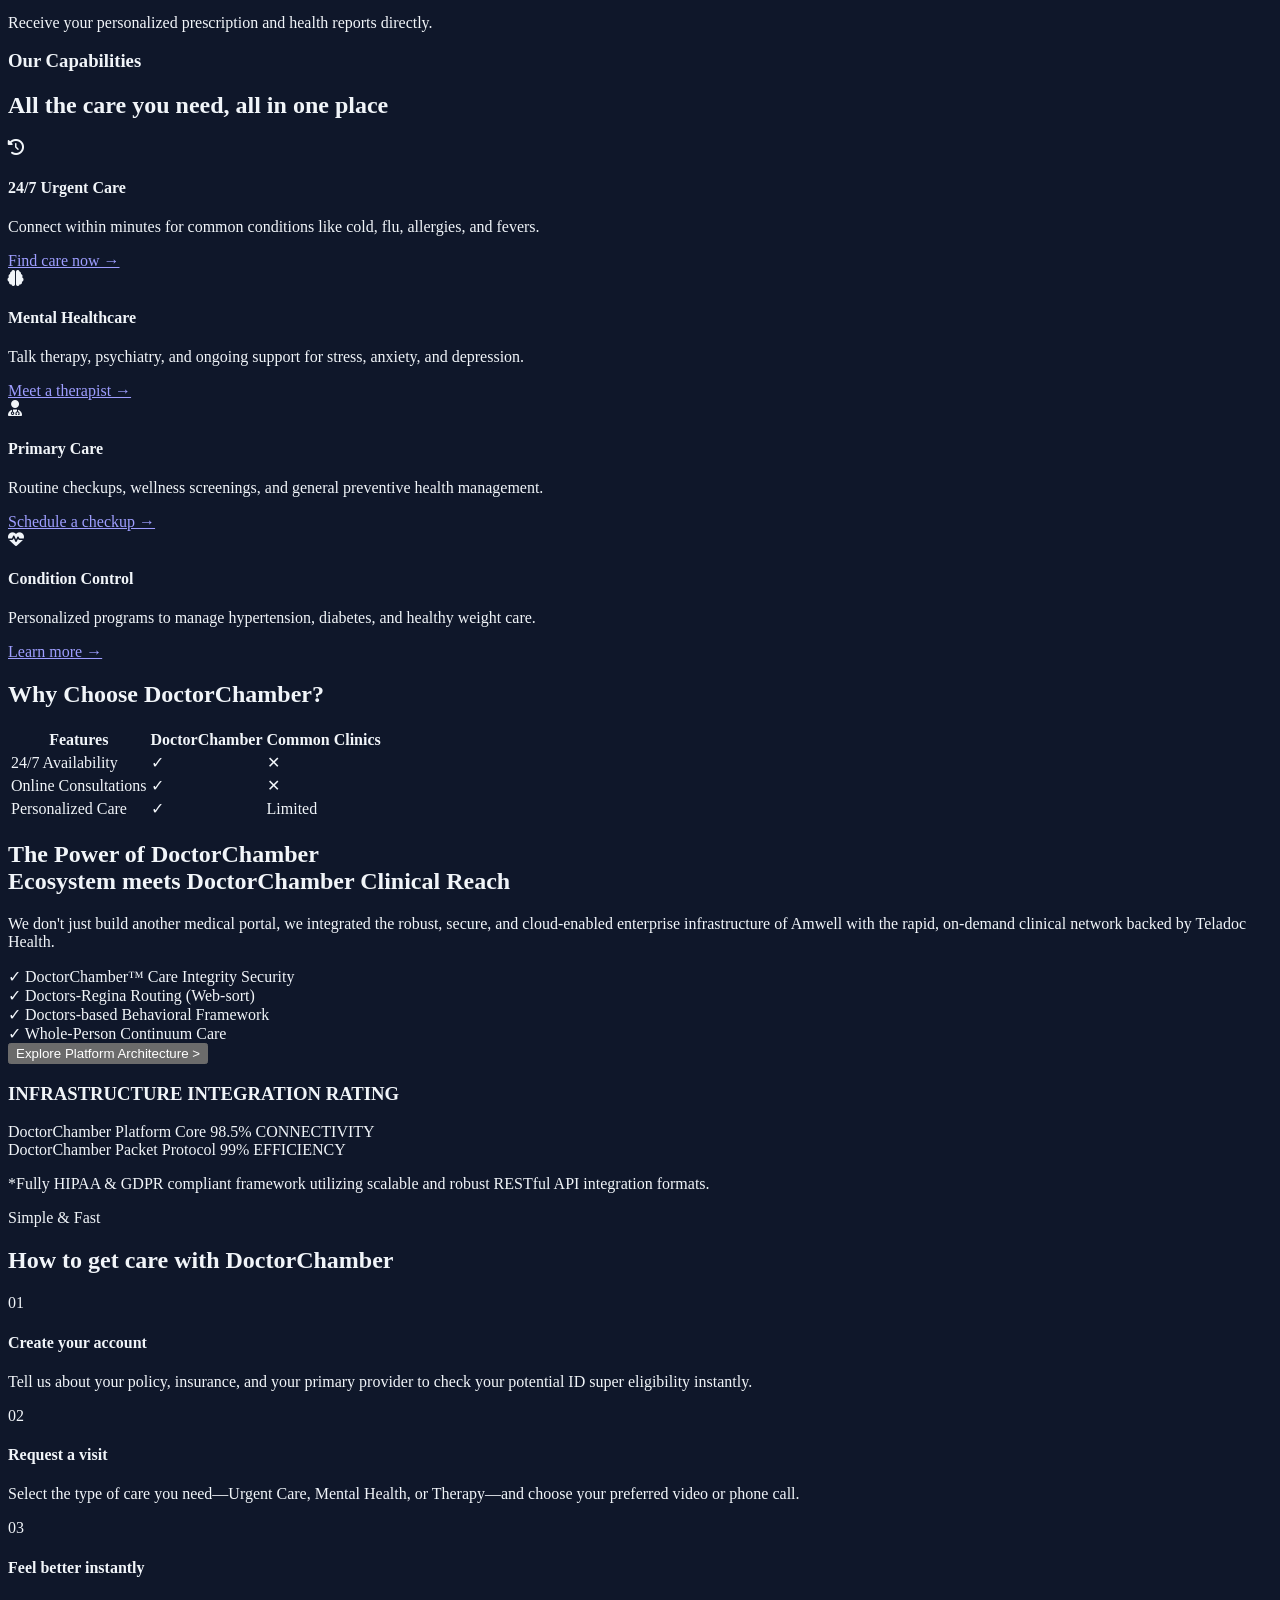
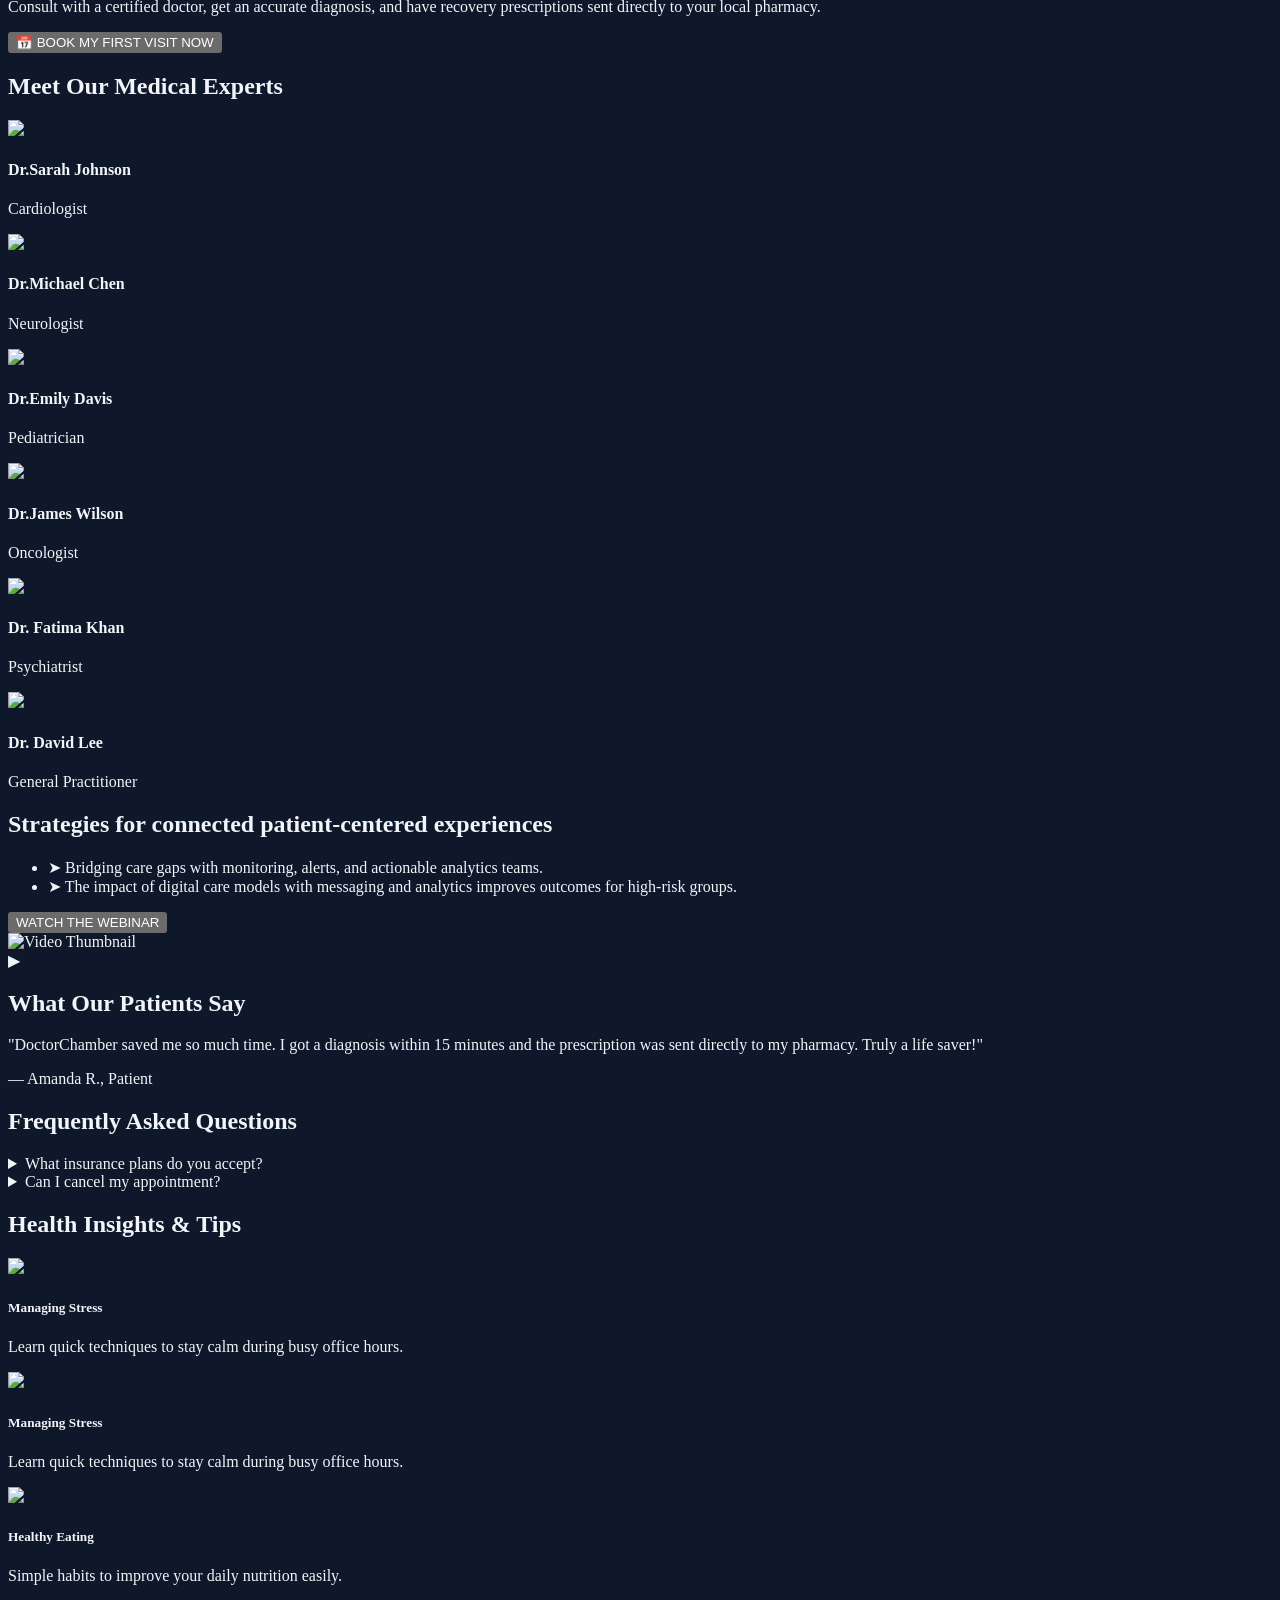
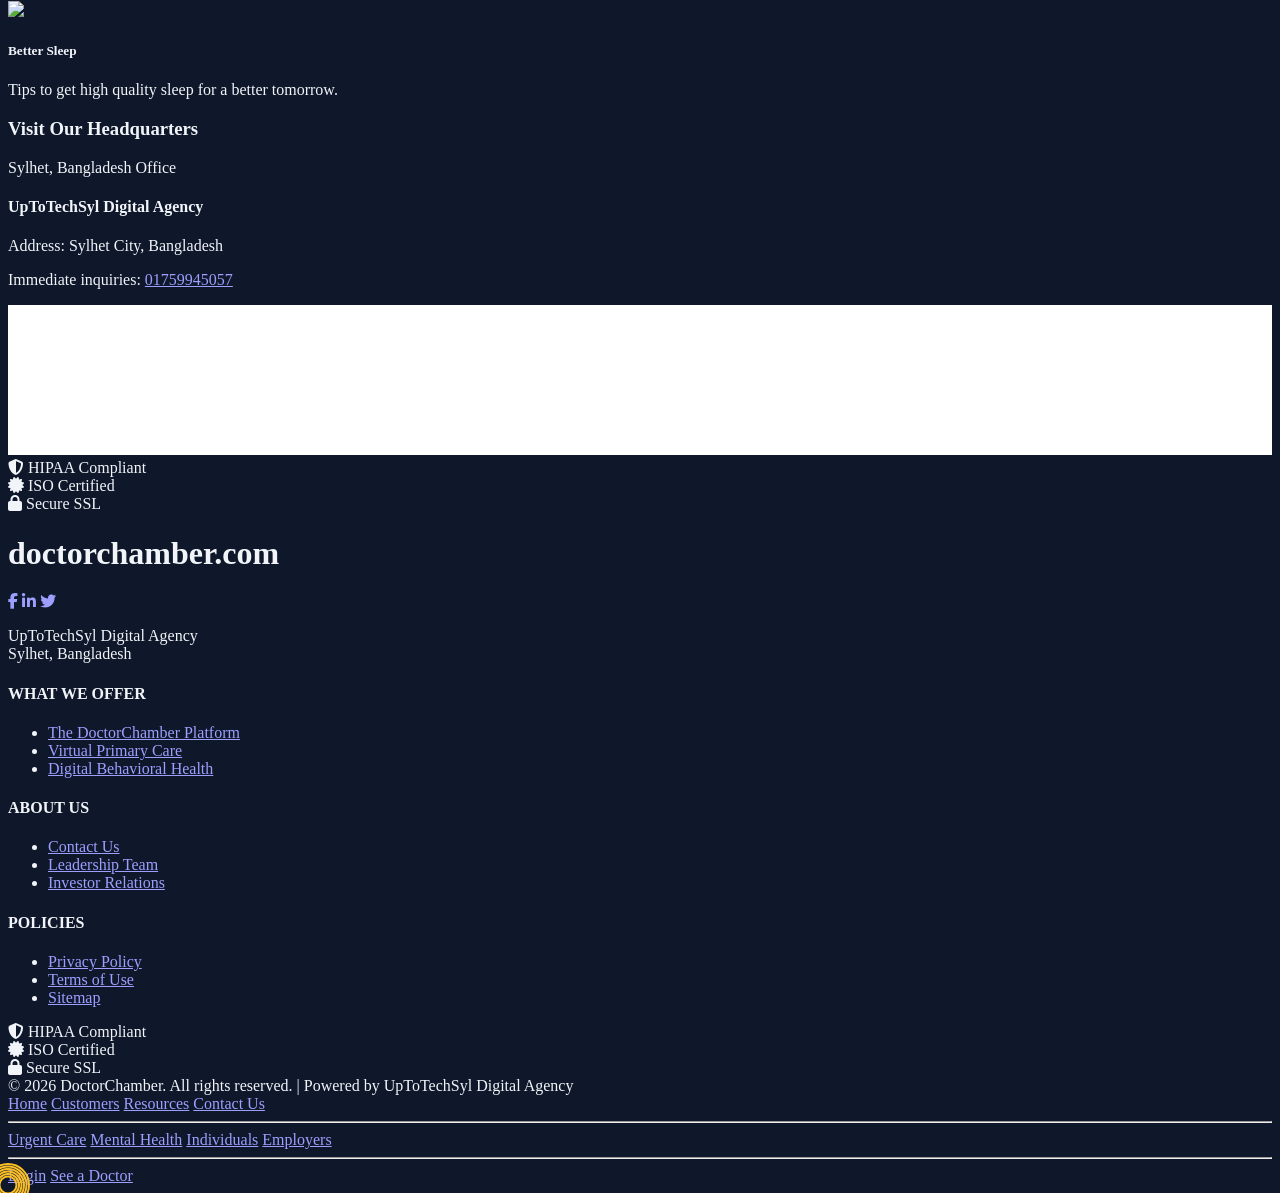
==== commit 49a6593c: "Update index.html" ====
--- a/index.html
+++ b/index.html
@@ -150,39 +150,49 @@
     @keyframes marquee { 0% { transform: translateX(100%); } 100% { transform: translateX(-100%); } }
     .animate-marquee { animation: marquee 20s linear infinite; }
 </style>
-        <section class="w-full py-10 px-4 bg-white">
-    <!-- Main Wrapper with dark blue background and rounded corners -->
-    <div class="max-w-[1100px] mx-auto bg-[#0a1540] rounded-[40px] p-8 md:p-12 relative flex flex-col lg:flex-row items-center gap-8 overflow-visible">
-        
-        <!-- Left Text Section -->
-        <div class="w-full lg:w-3/5 text-white z-10 text-center lg:text-left">
-            <h1 class="text-3xl md:text-5xl font-extrabold mb-6 leading-tight">
+       <section class="bg-blue-900 dark:bg-blue-500 w-full py-10 md:py-20 px-6 overflow-hidden relative transition-colors duration-300">
+    
+    <!-- ব্যাকগ্রাউন্ডের কার্ভ ডিজাইন -->
+    <div class="absolute top-0 left-0 w-[40%] h-full bg-[#0a1540] dark:bg-[#0e0449] rounded-r-[100px] -z-0 transition-colors duration-300"></div>
+
+    <div class="max-w-[1200px] mx-auto flex flex-col lg:flex-row items-center gap-10 md:gap-16 relative z-10">
+        
+        <!-- বাম পাশের টেক্সট কন্টেন্ট -->
+        <div class="w-full lg:w-1/2 text-white">
+            <h1 class="text-3xl md:text-5xl font-extrabold mb-6 leading-tight dark:text-gray-100">
                 Your partner in <br> 
                 <span class="text-[#FFB900]">care delivery</span>
             </h1>
-            <p class="text-blue-100 text-base md:text-lg mb-8 max-w-lg mx-auto lg:mx-0">
-                One platform for care that's accessible, affordable, and effective.
-            </p>
-            <a href="#" class="bg-[#FFB900] text-black px-8 py-4 rounded-full font-bold inline-flex items-center gap-2 hover:bg-amber-500 transition-all">
-                Connect with our team →
+            <p class="text-blue-200 dark:text-gray-300 text-base md:text-lg mb-8 max-w-sm">One platform for care that's accessible, affordable, and effective.</p>
+            
+            <a href="contact.html" class="bg-[#FFB900] text-black px-8 py-4 rounded-xl font-bold flex items-center gap-2 hover:bg-amber-500 transition-all w-fit">
+                Connect with our team <span>&gt;</span>
             </a>
         </div>
 
-        <!-- Right Card (The Overlapping Part) -->
-        <div class="w-full lg:w-[350px] bg-[#112055] rounded-[30px] p-6 shadow-2xl z-20 flex flex-col items-center">
-            <span class="bg-[#FFB900] text-black text-[10px] font-bold px-3 py-1 rounded-full uppercase self-start mb-4">Convenient</span>
-            
-            <!-- Large Image -->
-            <div class="w-48 h-48 rounded-full overflow-hidden border-4 border-blue-900 mb-6">
-                <img src="https://images.unsplash.com/photo-1559839734-2b71ea197ec2?w=500" class="w-full h-full object-cover" alt="Doctor">
-            </div>
-
-            <!-- Buttons/Icons -->
-            <div class="flex gap-4">
-                <div class="w-10 h-10 bg-blue-900 rounded-full flex items-center justify-center text-white cursor-pointer">🎤</div>
-                <div class="w-10 h-10 bg-green-600 rounded-full flex items-center justify-center text-white cursor-pointer">||</div>
-            </div>
-        </div>
+         <!-- ডান পাশের ইমেজ সেকশন -->
+<div class="w-full lg:w-1/2 flex justify-center items-center relative py-5 scale-90">
+    
+    <!-- ব্যাকগ্রাউন্ড সার্কেল (মোবাইলে আরও ছোট করা হয়েছে) -->
+    <div class="absolute w-[250px] h-[250px] md:w-[450px] md:h-[450px] border border-amber-500 rounded-full flex items-center justify-center opacity-50 animate-spin-slow">
+        <div class="w-[180px] h-[180px] md:w-[350px] md:h-[350px] border border-blue-700 rounded-full"></div>
+    </div>
+
+    <!-- মূল ইমেজ -->
+    <div class="relative w-[200px] h-[200px] md:w-[320px] md:h-[320px] rounded-full border-4 border-amber-500 overflow-hidden shadow-2xl z-10 transition-all duration-500">
+        <img src="https://images.unsplash.com/photo-1559839734-2b71ea197ec2?w=500" class="w-full h-full object-cover" alt="Doctor">
+    </div>
+
+    <!-- ছোট ইমেজ (পেশেন্ট) -->
+    <div class="absolute bottom-2 right-4 md:bottom-16 md:right-16 w-[70px] h-[70px] md:w-[100px] md:h-[100px] rounded-full border-4 border-[#050f33] overflow-hidden shadow-2xl z-20">
+        <img src="https://images.unsplash.com/photo-1573496359142-b8d87734a5a2?w=200" class="w-full h-full object-cover" alt="Patient">
+    </div>
+    
+    <!-- Convenient ট্যাগ -->
+    <div class="absolute top-2 right-2 md:top-10 md:right-20 z-30 bg-[#02035a] border border-amber-500/50 text-white text-[9px] md:text-xs font-bold px-2 py-1 rounded-full shadow-lg">
+        Convenient
+    </div>
+</div> 
     </div>
 </section>
       <div class="py-10 border-y border-gray-200 dark:border-white/10 bg-gray-50 dark:bg-[#050f33]/50 overflow-hidden">
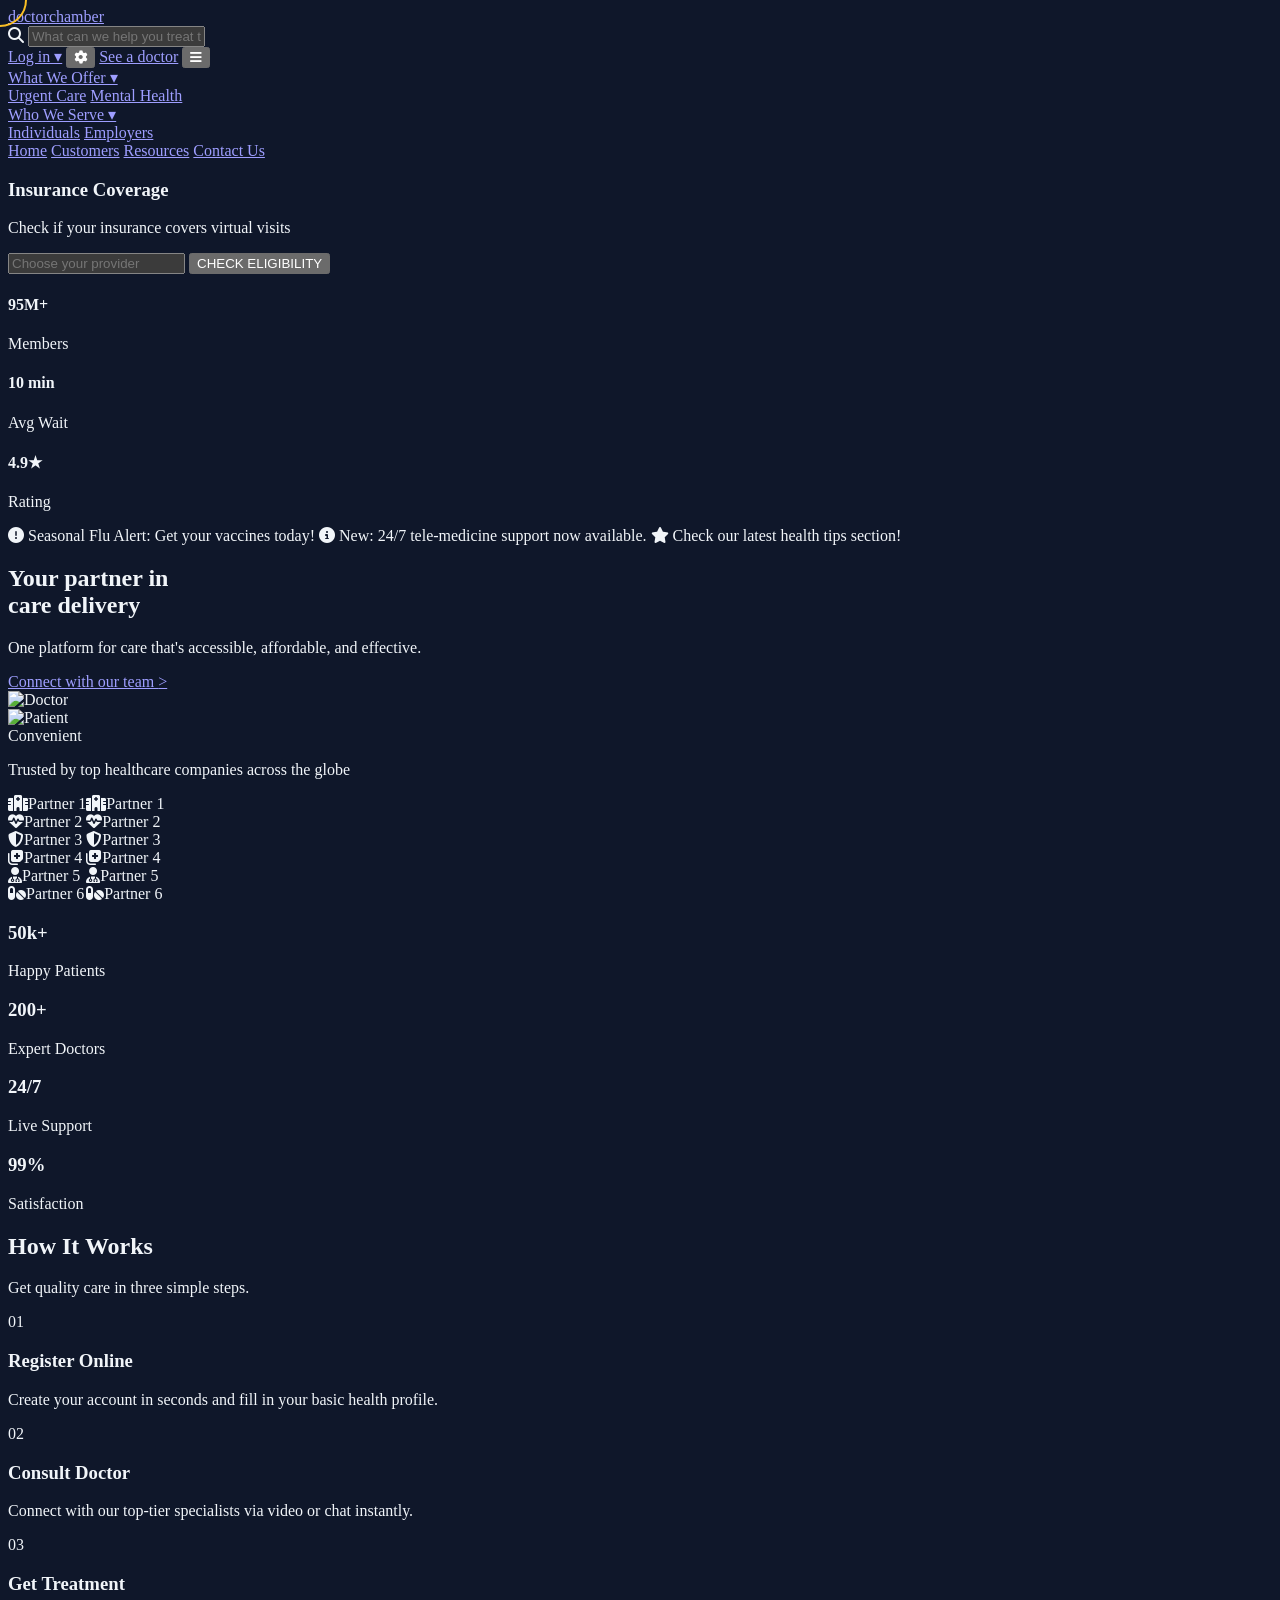
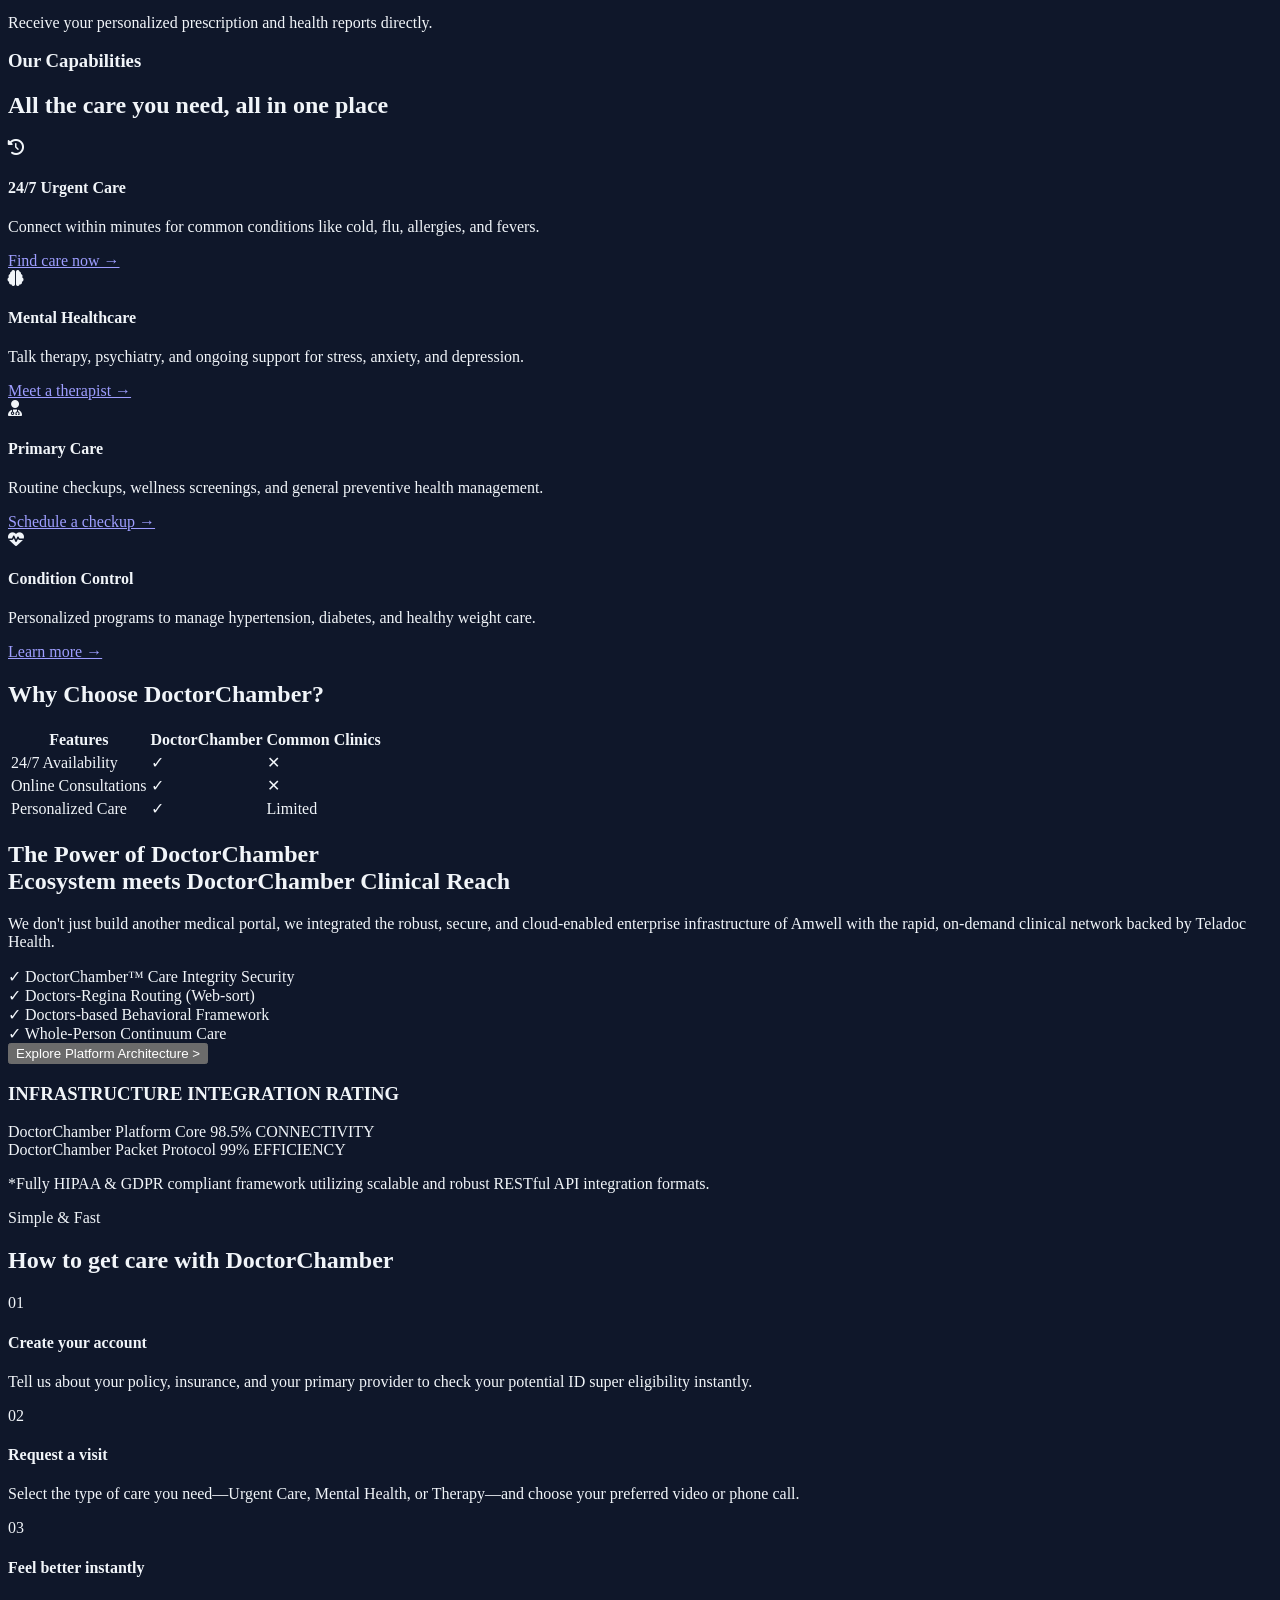
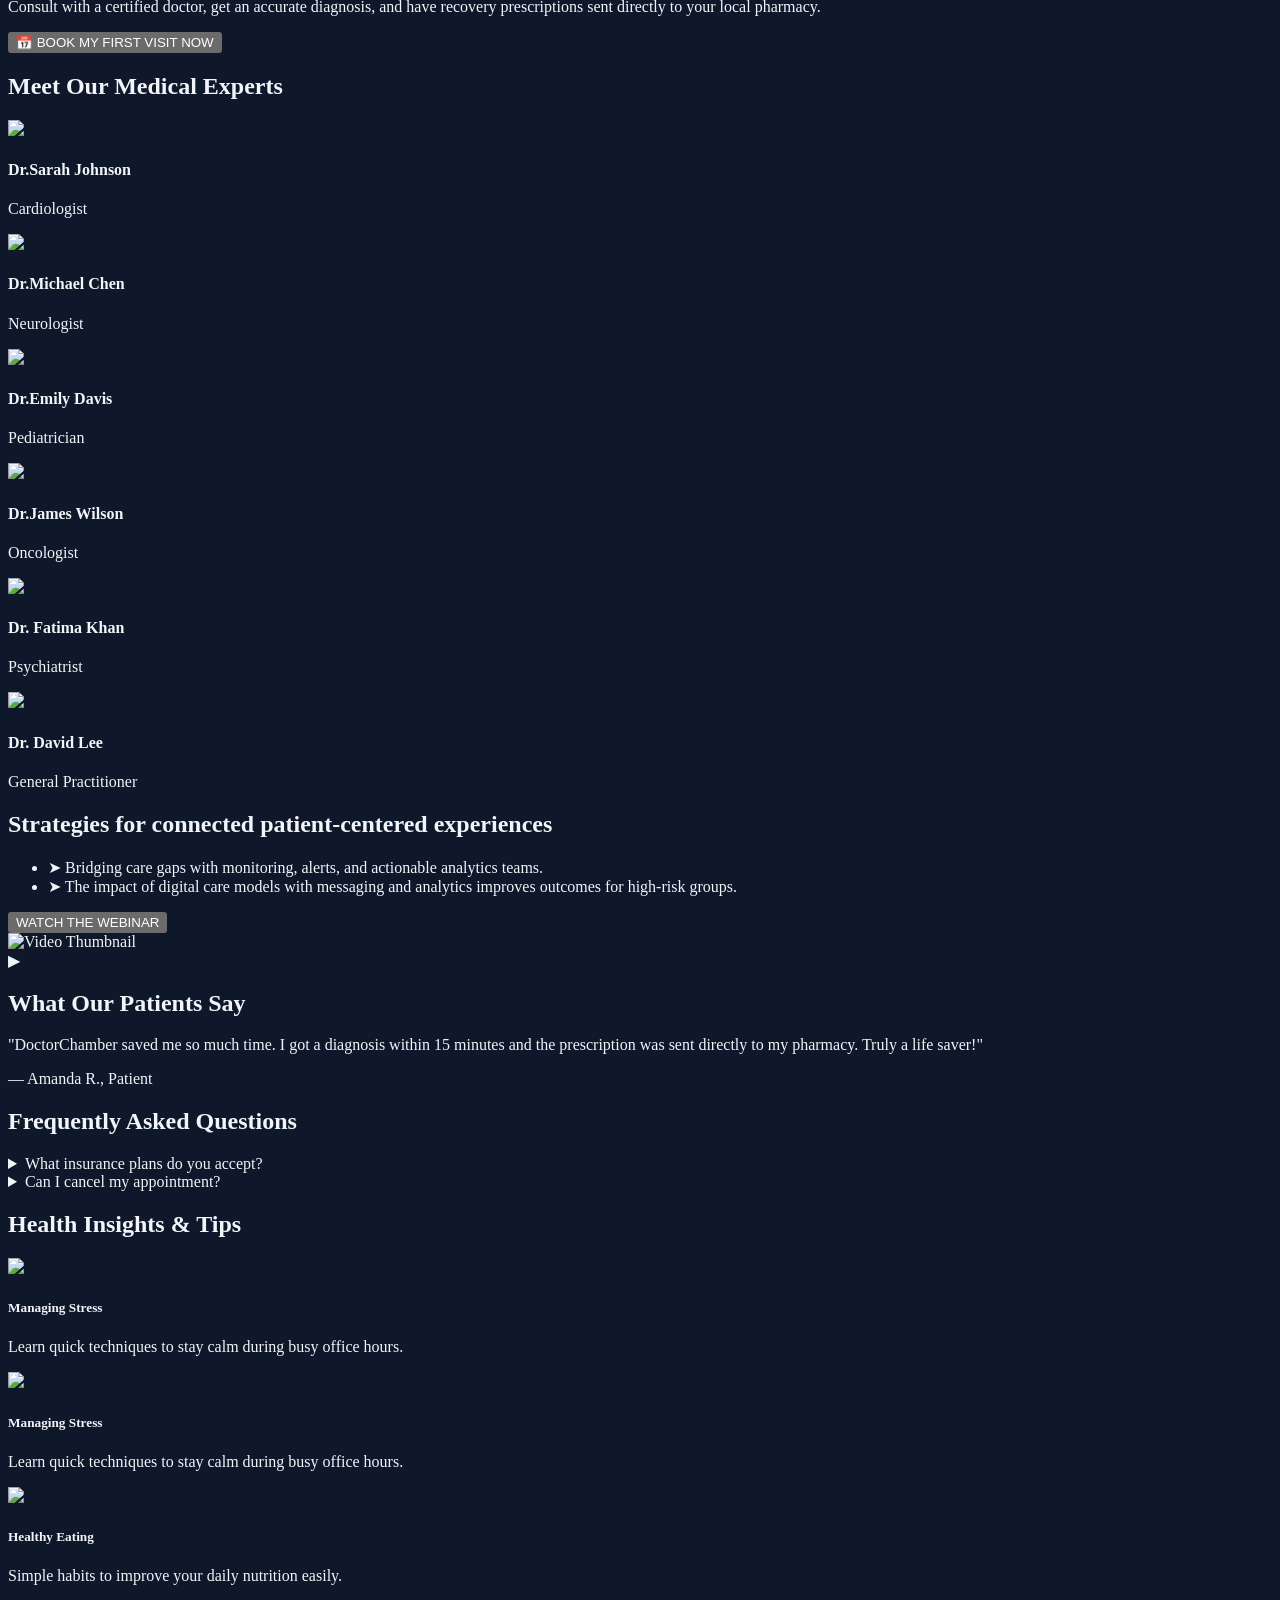
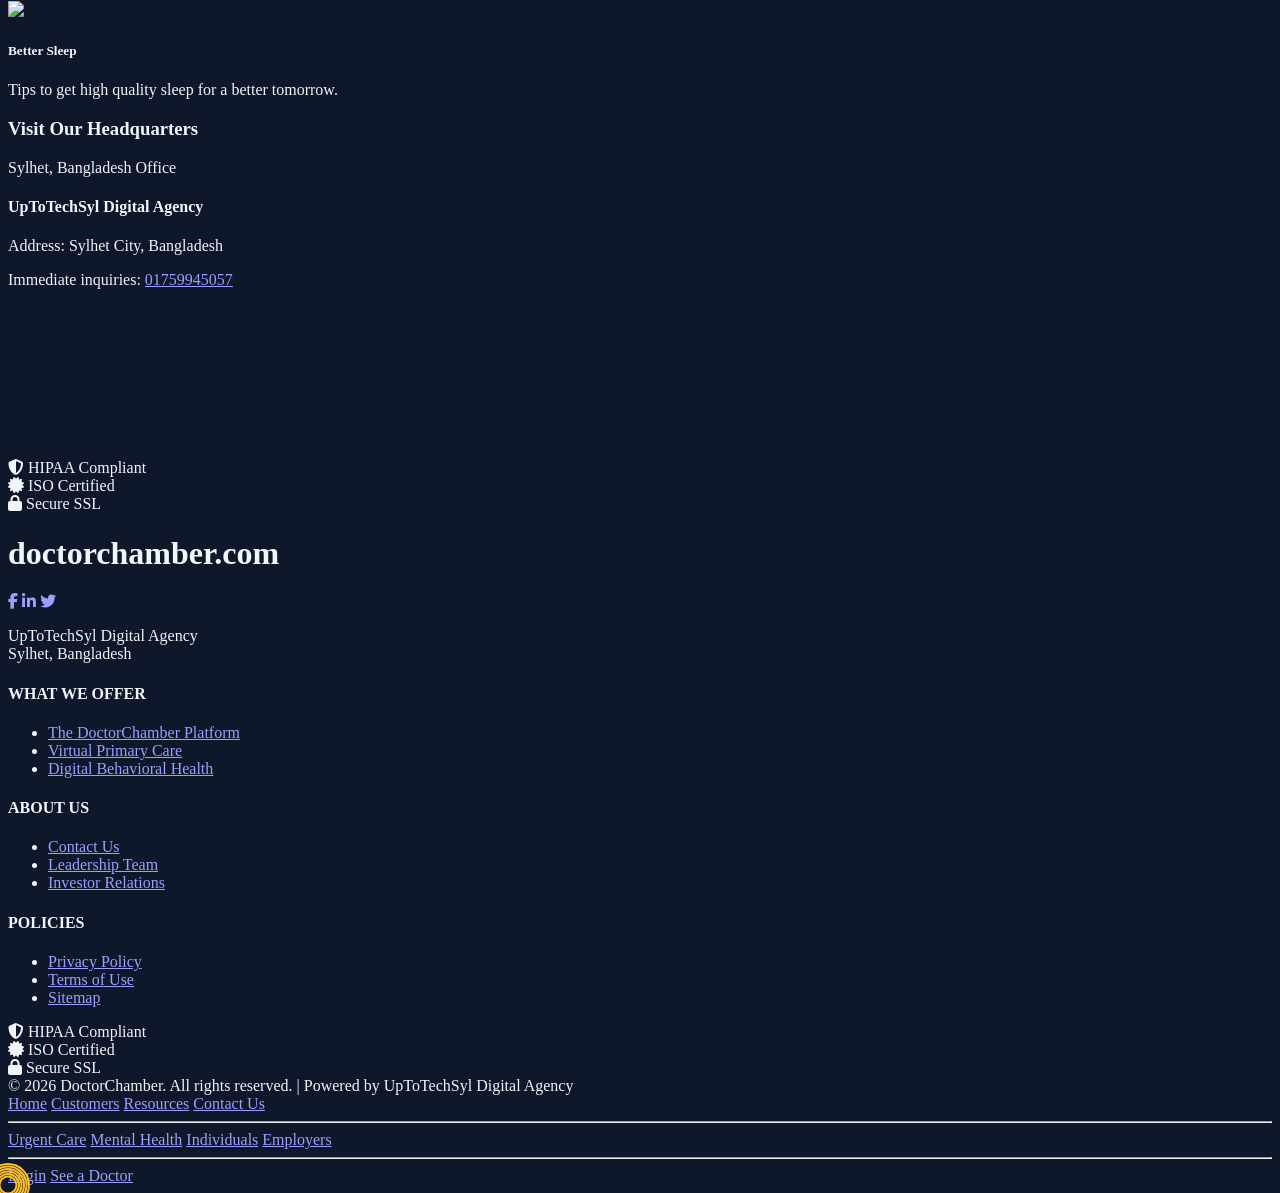
==== commit a5a5cd34: "Update index.html" ====
--- a/index.html
+++ b/index.html
@@ -118,7 +118,7 @@
     </div>
 </header>
 
-<section class="max-w-[1200px] mx-auto px-6 pt-24 pb-2">
+<section class="max-w-[1200px] mx-auto px-6 pt-28 pb-20">
     <div class="bg-blue-600 border border-blue-900/50 rounded-[30px] p-6 lg:p-8 flex flex-col lg:flex-row items-center shadow-2xl text-white transition-colors duration-300">
         
         <div class="flex-1 w-full lg:border-r border-blue-900 lg:pr-8 mb-6 lg:mb-0">
